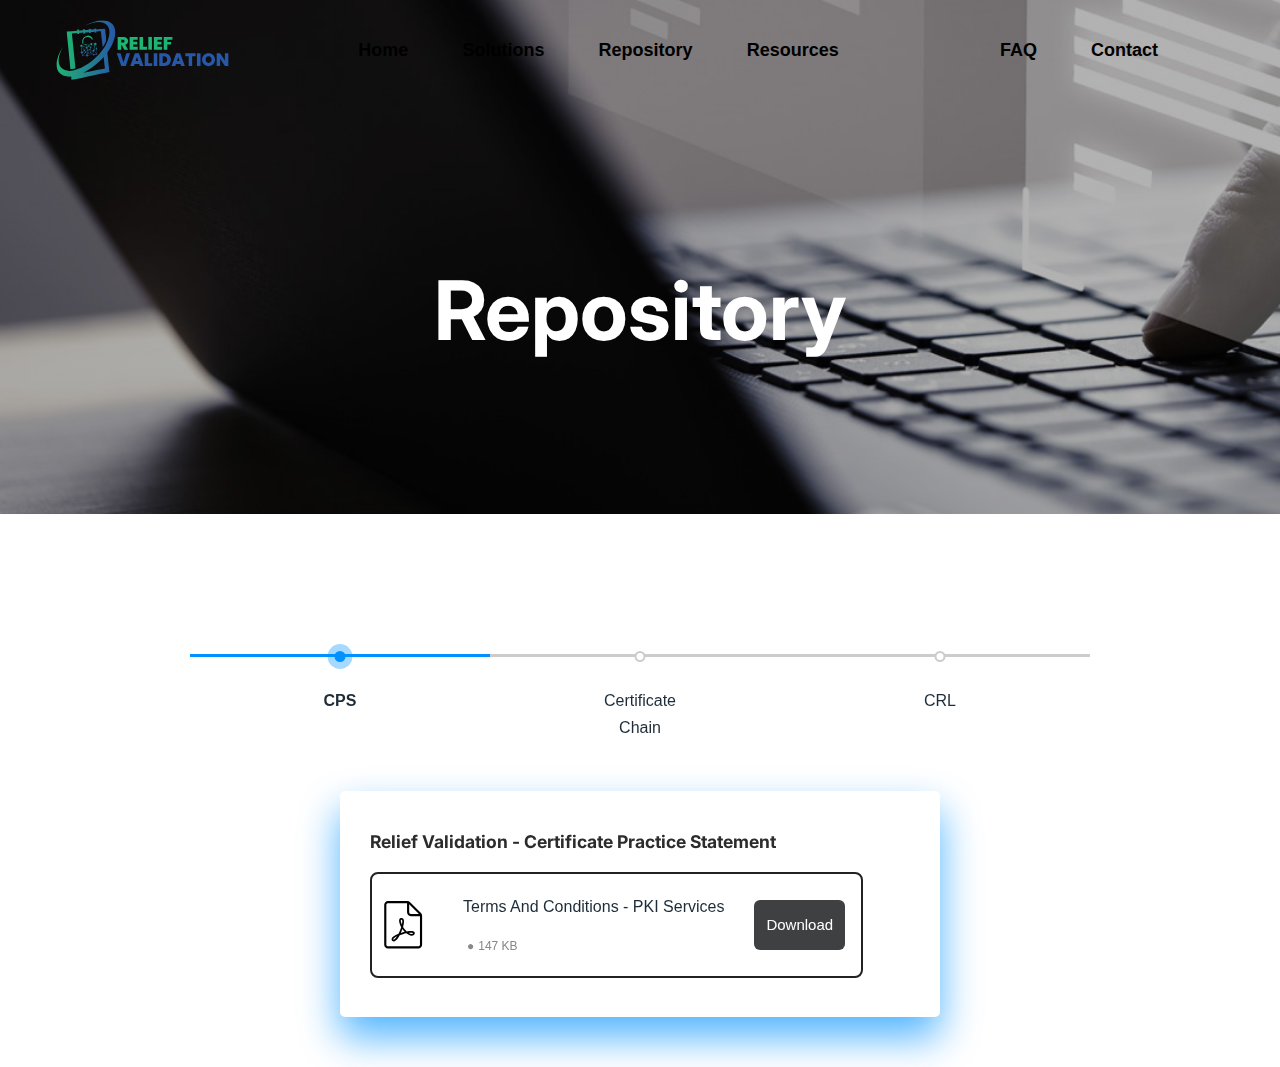
==== repository.html @ 04975ec6 "resource and repository done" ====
<!DOCTYPE html>
<html>
<head>
<meta charset="utf-8">
<title>Relief Validation Limited</title>
<!-- Stylesheets -->
<link href="css/bootstrap.css" rel="stylesheet">
<link href="css/style.css" rel="stylesheet">
<link href="css/responsive.css" rel="stylesheet">
<link rel="stylesheet" href="css/timeline.css">

<link href="https://fonts.googleapis.com/css2?family=Inter:wght@300;400;500;600;700;800&display=swap" rel="stylesheet">
<link href="https://fonts.googleapis.com/css2?family=Roboto:wght@300;400;500;700;900&display=swap" rel="stylesheet">

<!--Color Switcher Mockup-->
<link href="css/color-switcher-design.css" rel="stylesheet">

<!-- Color Themes -->
<link id="theme-color-file" href="css/color-themes/default-color.css" rel="stylesheet">
<link rel="stylesheet" href="css/h1highlight.css">

<link rel="shortcut icon" href="images/fav.png" type="image/x-icon">
<link rel="icon" href="images/fav.png" type="image/x-icon">
<link rel="stylesheet" href="css/repository.css">
<link rel="stylesheet" href="timeline.css">

<!-- Responsive -->
<meta http-equiv="X-UA-Compatible" content="IE=edge">
<meta name="viewport" content="width=device-width, initial-scale=1.0, maximum-scale=1.0, user-scalable=0">

</head>


<body>
    <!-- Start of Preloader -->
    <!-- <div class="preloader"></div> -->
    <!-- END of Preloader -->

    <!-- Start of Header -->

    <header class="main-header">
    	
        <!-- Header Lower -->
        <div class="header-lower">
            
			<div class="auto-container">
				<div class="inner-container d-flex justify-content-between align-items-center">
					
					<!-- Logo Box -->
					<div class="logo-box d-flex">
						<div class="logo"><a href="index.html"><img src="images/rvl_logo-r.svg" alt="" title=""></a></div>
					</div>
					
					<div class="nav-outer d-flex align-items-center">
						
						<!-- Main Menu -->
						<nav class="main-menu show navbar-expand-md">
							<div class="navbar-header">
								<button class="navbar-toggler" type="button" data-toggle="collapse" data-target="#navbarSupportedContent" aria-controls="navbarSupportedContent" aria-expanded="false" aria-label="Toggle navigation">
									<span class="icon-bar"></span>
									<span class="icon-bar"></span>
									<span class="icon-bar"></span>
								</button>
							</div>
							
							<div class="navbar-collapse collapse clearfix" id="navbarSupportedContent">
								<ul class="navigation clearfix">
									<li class="dropdown"><a href="#">Home</a>
										
									</li>

									<li class="js-scroll-trigger"><a href="#about-one">Solutions</a>
										<!-- <ul>
											<li><a href="about.html">About Us</a></li>
											<li><a href="faq.html">Faq's</a></li>
											<li><a href="team.html">Team</a></li>
											<li><a href="price.html">Price</a></li>
											<li><a href="testimonial.html">Testimonial</a></li>
											<li class="dropdown"><a href="#">Case</a>
												<ul>
													<li><a href="case.html">Case</a></li>
													<li><a href="case-detail.html">Case Detail</a></li>
												</ul>
											</li>
											<li class="dropdown"><a href="#">Blog</a>
												<ul>
													<li><a href="blog.html">Our Blog</a></li>
													<li><a href="blog-sidebar.html">Blog Sidebar</a></li>
													<li><a href="blog-detail.html">Blog Detail</a></li>
												</ul>
											</li>
										</ul> -->
									</li>

									<li class="dropdown"><a href="#">Repository</a>
									</li>
									<li class="dropdown"><a href="#">Resources</a>
									</li>
									
									
								</ul>
								<!-- <div class="navbar-collapse collapse clearfix">
									<ul class="navigation clearfix">
										<li><a href="">Contact</a></li>
									</ul>
								</div> -->
								
								
							</div>
							
						</nav>
						<!-- Main Menu End-->
						
					</div>
					
					<!-- Outer Box -->
					<div class="outer-box d-flex align-items-center">
						
						<!-- Phone Box -->
						<div class="header-phone">
							<div class="header-phone_inner">
								<li><a href="faq.html.html">FAQ</a></li>
									<li><a href="contact.html">Contact</a></li>
								<!-- <span class="header-phone_icon flaticon-telephone"></span> -->
								<!-- Phone Number <br> -->
								<!-- <a href="tel:+1245-45678">(1)245-45678 call</a> -->
							</div>
						</div>
						
						<!-- Mobile Navigation Toggler -->
						<div class="mobile-nav-toggler"><span class="icon"><img src="images/icons/menu.png" alt="" /></span></div>
						
					</div>
					<!-- End Outer Box -->
					
					
				</div>
				
			</div>
        </div>
        <!-- End Header Lower -->
        
		<!-- Sticky Header  -->
        <div class="sticky-header">
            <div class="auto-container">
				<div class="d-flex justify-content-between align-items-center">
					<!-- Logo -->
					<div class="logo">
						<a href="index.html" title=""><img src="images/rvl_logo-r.svg" alt="" title=""></a>
					</div>
					
					<!-- Right Col -->
					<div class="right-box">
						<!-- Main Menu -->
						<nav class="main-menu">
							
							<!--Keep This Empty / Menu will come through Javascript-->
						</nav>
						<!-- Main Menu End-->
						
						<!-- Mobile Navigation Toggler -->
						<div class="mobile-nav-toggler"><span class="icon"><img src="images/icons/menu.png" alt="" /></span></div>
						
					</div>
					
				</div>
            </div>
        </div>
		<!-- End Sticky Menu -->
    
		<!-- Mobile Menu  -->
        <div class="mobile-menu">
            <div class="menu-backdrop"></div>
            <div class="close-btn"><span class="icon flaticon-cancel-1"></span></div>
            <nav class="menu-box">
                <div class="nav-logo"><a href="index.html"><img src="images/rvl_logo-r.svg" alt="" title=""></a></div>
				<!-- Search -->
				<div class="search-box">
					<form method="post" action="contact.html">
						<div class="form-group">
							<input type="search" name="search-field" value="" placeholder="SEARCH HERE" required>
							<button type="submit"><span class="icon flaticon-search"></span></button>
						</div>
					</form>
				</div>
                <div class="menu-outer"><!--Here Menu Will Come Automatically Via Javascript / Same Menu as in Header--></div>
            </nav>
        </div>
		<!-- End Mobile Menu -->
	
    </header>

    <section class="page-title" style="background-image:url(images/background/repository.jpg)">
        <div class="auto-container">
			<h1>repository</h1>
			<ul class="bread-crumb clearfix">
				
			</ul>
        </div>
    </section>

     <!--SVG GRADIENTS AND SPRITES PART-->
<svg aria-hidden="true" focusable="false" style="width:0;height:0;position:absolute;">
    <linearGradient id="icon-gradient">
      <stop offset="0%" stop-color="var(--color-accent-light)" />
      <stop offset="100%" stop-color="var(--color-accent-dark)" />
    </linearGradient>
    
  </svg>
  <!--END SVG GRADIENT PART-->
  <header class="header">
    <!-- <h1 class="header__title">How it Works</h1> -->
    <!-- <div class="header__btns">
      <a
         href="https://github.com/nat-davydova/timeline-slider-concept"
         class="header__btn"
         target="_blank"
         title="Check On Github"
         >Check On Github</a>
    </div> -->
  </header>
  <div class="content">
    <div class="container">
      <!-- <h2 class="content__title">Click Timeline Slider Points ⬇️</h2> -->
      <div class="timeline">
        <div class="timeline__stepper">
          <div class="timeline__step is-active">
            <svg class="timeline__icon timeline__icon--default">
              <use href="#icon-brain"/>
            </svg>
            <svg class="timeline__icon timeline__icon--active">
              <use href="#icon-brain"/>
            </svg>
            <p class="timeline__step-title">
              CPS
            </p>
          </div>
          <div class="timeline__step">
            <svg class="timeline__icon timeline__icon--default">
              <use href="#icon-bulb"/>
            </svg>
            <svg class="timeline__icon timeline__icon--active">
              <use href="#icon-bulb"/>
            </svg>
            <p class="timeline__step-title">
              Certificate <br/> Chain
            </p>
          </div>
          <div class="timeline__step">
            <svg class="timeline__icon timeline__icon--default">
              <use href="#icon-rocket"/>
            </svg>
            <svg class="timeline__icon timeline__icon--active">>
              <use href="#icon-rocket"/>
            </svg>
            <p class="timeline__step-title">
              CRL
            </p>
          </div>
          <!-- <div class="timeline__step">
            <svg class="timeline__icon timeline__icon--default">
              <use href="#icon-target"/>
            </svg>
            <svg class="timeline__icon timeline__icon--active">
              <use href="#icon-target"/>
            </svg>
            <p class="timeline__step-title">
              Upload<br/>and Sign
            </p>
          </div> -->
          <!-- <div class="timeline__step">
            <svg class="timeline__icon timeline__icon--default">
              <use href="#icon-seo"/>
            </svg>
            <svg class="timeline__icon timeline__icon--active">
              <use href="#icon-seo"/>
            </svg>
            <p class="timeline__step-title">
              SEO<br/>Target
            </p>
          </div> -->
          <!-- <div class="timeline__step">
            <svg class="timeline__icon timeline__icon--default">
              <use href="#icon-customers"/>
            </svg>
            <svg class="timeline__icon timeline__icon--active">
              <use href="#icon-customers"/>
            </svg>
            <p class="timeline__step-title">
              Happy<br />Customers
            </p>
          </div> -->
        </div>
        <!-- CPS Section -->
        <div class="timeline__slides">
          <div class="timeline__slide">
            <h3 class="timeline__slide-title">Relief Validation - Certificate Practice Statement</h3>
            <div class="timeline__slide-content">
              <!-- <a href=""><button>Download</button></a> -->
              <div class="item">
                <img class="resource-icon" src="images/icons/pdf-icon.svg" alt="">
                <div class="filename">
                  <p>Terms And Conditions - PKI Services</p>
                  <div class="filedata">
                    <span></span>
                    <span>●</span>
                    <span>147 KB</span>
                  </div>
                </div>
                <button>Download</button>
              </div>
              </div>
            </div>
          
  
          <div class="timeline__slide">
            <h3 class="timeline__slide-title">Certificate Chain</h3>
            <div class="timeline__slide-content">
              
              <div class="item">
                <img class="resource-icon" src="images/icons/pdf-icon.svg" alt="">
                <div class="filename">
                  <p>Terms And Conditions - PKI Services</p>
                  <div class="filedata">
                    <span></span>
                    <span>●</span>
                    <span>147 KB</span>
                  </div>
                </div>
                <button>Download</button>
              </div>
            </div>
          </div>
  
          <div class="timeline__slide">
            <h3 class="timeline__slide-title">CRL</h3>
            <div class="timeline__slide-content">
              <a href=""><button>Download</button></a>
            </div>
          </div>
  
          <!-- <div class="timeline__slide">
            <h3 class="timeline__slide-title">Uoload & Sign</h3>
            <div class="timeline__slide-content">
              <p>The e-sign platform is ready to use. Upon selecting your desired package, upload the document you want to sign and avail our service.</p>
            </div>
          </div>
  
          <div class="timeline__slide">
            <h3 class="timeline__slide-title">SEO Target</h3>
            <div class="timeline__slide-content">
              <p>SEO target is an essential component of digital marketing. It is a process of
                optimizing the website and its content to improve its ranking in search engine
                results pages. </p>
            </div>
          </div>
  
          <div class="timeline__slide">
            <h3 class="timeline__slide-title">Happy Customers</h3>
            <div class="timeline__slide-content">
              <p>Happy customers are the backbone of any successful business. They are the ones who
                keep coming back, bringing their friends and family along, and spreading the word
                about your brand.</p>
            </div> -->
          <!-- </div> -->
        </div>
      </div>
    </div>
  </div>
</body>
<script src="js/timeline.js"></script>
</html>
---- css/style.css ----
/* Kashit - Technology & IT Solutions HTML Template */

/* 
	
	font-family: 'Inter', sans-serif;
	font-family: 'Roboto', sans-serif;
	
*/

@import url('global.css');
@import url('header.css');
@import url('footer.css');
@import url('font-awesome.css');
@import url('flaticon_kashIT-flat.css');
@import url('animate.css');
@import url('owl.css');
@import url('jquery-ui.css');
@import url('preloader.css');
@import url('custom-animate.css');
@import url('magnific-popup.css');
@import url('odometer-theme-default.css');

/*** 

====================================================================
	Slider One
====================================================================

***/

.slider-one{
	position: relative;
	padding-top: var(--padding-top-160);
	background-color: var(--color-four);
	padding-bottom: var(--padding-bottom-100);
}

.slider-one_circle-layer{
	position: absolute;
	left: 10%;
	top: 20%;
	width: 20px;
	height: 20px;
	border-radius: 50px;
	border:3px solid var(--main-color)
}

.slider-one_pattern-layer{
	position: absolute;
	left: 0px;
	top: 0px;
	right: 0px;
	bottom: 0px;
	background-position: left bottom;
	background-repeat: no-repeat;
}

.slider-one_title-column{
	position:relative;
}

.slider-one_title-inner{
	position:relative;
	padding-top:var(--padding-top-155);
}

.slider-one .slide{
	position:relative;
	overflow:hidden;
}

.slider-one_heading{
	position: relative;
	color: var(--color-two);
	margin-right:-20px;
	
	opacity: 0;
	transform:translateY(100px);
	transition:all 900ms ease;
	-moz-transition:all 900ms ease;
	-webkit-transition:all 900ms ease;
	-ms-transition:all 900ms ease;
	-o-transition:all 900ms ease;
}

.slider-one .active .slider-one_heading{
	opacity:1;
	transform:translateY(0px);
	-webkit-transition-delay: 600ms;
	-moz-transition-delay: 600ms;
	-ms-transition-delay: 600ms;
	-o-transition-delay: 600ms;
	transition-delay: 600ms;
}

.slider-one_text{
	position: relative;
	font-weight:500;
	opacity: 0;
	line-height: 30px;
	font-size: var(--font-18);
	color: var(--color-three);
	margin-top: var(--margin-top-25);
	transform:translateY(100px);
	padding-right:var(--padding-right-30);
	transition:all 900ms ease;
	-moz-transition:all 900ms ease;
	-webkit-transition:all 900ms ease;
	-ms-transition:all 900ms ease;
	-o-transition:all 900ms ease;
}

.slider-one .active .slider-one_text{
	opacity:1;
	transform:translateY(0px);
	-webkit-transition-delay: 900ms;
	-moz-transition-delay: 900ms;
	-ms-transition-delay: 900ms;
	-o-transition-delay: 900ms;
	transition-delay: 900ms;
}

.slider-one_image-column{
	position:relative;
}

.slider-one_image-inner{
	position:relative;
}

.slider-one_image-inner .image{
	position:relative;
}

.slider-one_image-inner .image img{
	position:relative;
	width:auto;
	max-width:inherit;
}

.slider-one_button-box{
	position: relative;
	opacity: 0;
	transform:translateY(100px);
	transition:all 900ms ease;
	-moz-transition:all 900ms ease;
	-webkit-transition:all 900ms ease;
	-ms-transition:all 900ms ease;
	-o-transition:all 900ms ease;
	margin-top: var(--margin-top-50);
}

.slider-one_button-box .theme-btn{
	margin-right: var(--margin-right-15);
}

.slider-one_button-box .theme-btn:last-child{
	margin-right: var(--margin-zero);
}

.slider-one .active .slider-one_button-box{
	opacity:1;
	transform:translateY(0px);
	-webkit-transition-delay: 1200ms;
	-moz-transition-delay: 1200ms;
	-ms-transition-delay: 1200ms;
	-o-transition-delay: 1200ms;
	transition-delay: 1200ms;
}

.slider-one_image{
	position: relative;
}

@-webkit-keyframes ripple {
    70% {box-shadow: 0 0 0 70px rgba(253, 167, 0, 0);}
    100% {box-shadow: 0 0 0 0 rgba(253, 167, 0, 0);}
}

@keyframes ripple {
    70% {box-shadow: 0 0 0 70px rgba(253, 167, 0, 0);}
    100% {box-shadow: 0 0 0 0 rgba(253, 167, 0, 0);}
}

/* Video One Play */

.slider-one_play{
	position:absolute;
	left:140px;
	top:192px;
}

.slider-one_play span{
	position: relative;
	width: 130px;
	height: 130px;
	z-index:10;
	text-align: center;
	display: block;
	line-height:130px;
	border-radius:50%;
	font-size:var(--font-24);
	color: var(--white-color);
	padding-left:var(--padding-left-5);
	background-color:var(--main-color);
	-webkit-transition:all 500ms ease;
	-moz-transition:all 500ms ease;
	-ms-transition:all 500ms ease;
	-o-transition:all 500ms ease;
	transition:all 500ms ease;
}

.slider-one_play span:hover{
	color:var(--white-color);
	background-color:var(--color-two);
}

.slider-one_play .ripple,
.slider-one_play .ripple:before,
.slider-one_play .ripple:after {
    position: absolute;
    top: 50%;
    left: 50%;
    width:130px;
	height: 130px;
    -webkit-transform: translate(-50%, -50%);
    -moz-transform: translate(-50%, -50%);
    -ms-transform: translate(-50%, -50%);
    -o-transform: translate(-50%, -50%);
    transform: translate(-50%, -50%);
    -webkit-border-radius: 50% 50% 50% 50%;
    -moz-border-radius: 50% 50% 50% 50%;
    -ms-border-radius: 50% 50% 50% 50%;
    -o-border-radius: 50% 50% 50% 50%;
    border-radius: 50% 50% 50% 50%;
    -webkit-box-shadow: 0 0 0 0 rgba(0, 146, 255, .3);
    -moz-box-shadow: 0 0 0 0 rgba(0, 146, 255, .3);
    -ms-box-shadow: 0 0 0 0 rgba(0, 146, 255, .3);
    -o-box-shadow: 0 0 0 0 rgba(0, 146, 255, .3);
    box-shadow: 0 0 0 0 rgba(0, 146, 255, .3);
    -webkit-animation: ripple 3s infinite;
    -moz-animation: ripple 3s infinite;
    -ms-animation: ripple 3s infinite;
    -o-animation: ripple 3s infinite;
    animation: ripple 3s infinite;
}

.slider-one_play .ripple:before {
    -webkit-animation-delay: .9s;
    -moz-animation-delay: .9s;
    -ms-animation-delay: .9s;
    -o-animation-delay: .9s;
    animation-delay: .9s;
    content: "";
    position: absolute;
}

.slider-one_play .ripple:after {
    -webkit-animation-delay: .6s;
    -moz-animation-delay: .6s;
    -ms-animation-delay: .6s;
    -o-animation-delay: .6s;
    animation-delay: .6s;
    content: "";
    position: absolute;
}

.slider-one .owl-dots,
.slider-one .owl-nav{
	display: none;
}

/*** 

====================================================================
	Services One
====================================================================

***/

.services-one{
	position: relative;
	padding: 145px 0px 120px;
	background-color: var(--color-four);
}

.services-one.style-two{
	background-color: var(--white-color);
}

.services-one .owl-nav{
	position: relative;
	text-align: center;
}

.services-one .owl-dots{
	position: relative;
	text-align: center;
	margin-top: var(--margin-top-30);
}

.services-one .owl-dots .owl-dot{
	position: relative;
	width: 10px;
	height: 10px;
	margin: 0px 10px;
	display: inline-block;
	border-radius: 50px;
	padding: 5px;
	-webkit-transition:all 500ms ease;
	-moz-transition:all 500ms ease;
	-ms-transition:all 500ms ease;
	-o-transition:all 500ms ease;
	transition:all 500ms ease;
	background-color: rgba(var(--color-three-rgb), 0.30);
}

.services-one .owl-dots .owl-dot:hover,
.services-one .owl-dots .owl-dot.active{
	background-color: rgba(var(--main-color-rgb), 1);
}

.services-one .owl-dots .owl-dot::before{
	position: absolute;
	content: '';
	left: -5px;
	top: -5px;
	right: -5px;
	bottom: -5px;
	border-radius: 50px;
	-webkit-transition:all 500ms ease;
	-moz-transition:all 500ms ease;
	-ms-transition:all 500ms ease;
	-o-transition:all 500ms ease;
	transition:all 500ms ease;
	border:5px solid rgba(var(--color-three-rgb), 0.10);
}

.services-one .owl-dots .owl-dot.active::before,
.services-one .owl-dots .owl-dot:hover::before{
	border-color:rgba(var(--main-color-rgb), 0.40);
}

.services-one .owl-nav{
	display: none;
}

.service-block_one{
	position: relative;
	margin-bottom: var(--margin-bottom-30);
}

.service-block_one.style-two .service-block_one-inner{
	border:1px solid rgba(var(--black-color-rgb), 0.10);
}

.service-block_one-inner{
	position: relative;
	border-radius: 25px;
	overflow: hidden;
	background-color: var(--white-color);
}

.service-block_one-inner:hover::before{
	-webkit-transform: scale(1, 1);
	-ms-transform: scale(1, 1);
	transform: scale(1, 1);
	-webkit-transform-origin: left center;
	-ms-transform-origin: left center;
	transform-origin: left center;
}

.service-block_one-inner::before{
	position: absolute;
	content: '';
	left: 0px;
	top: 0px;
	right: 0px;
	bottom: 0px;
	background-color: var(--main-color);

	transition: -webkit-transform 0.4s ease;
	transition: transform 0.4s ease;
	transition: transform 0.4s ease,-webkit-transform 0.4s ease;
	-webkit-transform: scale(0, 1);
	-ms-transform: scale(0, 1);
	transform: scale(0, 1);
	-webkit-transform-origin: right center;
	-ms-transform-origin: right center;
	transform-origin: right center;
}

.service-block_one-upper-box{
	position: relative;
	padding: 40px 25px 22px;
}

.service-block_one-title{
	position: relative;
	font-weight: 500;
	margin-top: var(--margin-top-30);
}

.service-block_one-title a{
	position: relative;
	color: var(--color-two);

	transition:all 300ms ease;
	-moz-transition:all 300ms ease;
	-webkit-transition:all 300ms ease;
	-ms-transition:all 300ms ease;
	-o-transition:all 300ms ease;
}

.service-block_one-inner:hover .service-block_one-more,
.service-block_one-inner:hover .service-block_one-text,
.service-block_one-inner:hover .service-block_one-title a{
	color: var(--white-color);
}

.service-block_one-inner:hover .service-block_one-icon{
	color: var(--white-color);
	-webkit-transform: scale(-1) rotate(180deg);
    -moz-transform: scale(-1) rotate(180deg);
    -ms-transform: scale(-1) rotate(180deg);
    -o-transform: scale(-1) rotate(180deg);
    transform: scale(-1) rotate(180deg);
}

.service-block_one-icon{
	position: relative;
	line-height:1em;
	display:inline-block;
	color:var(--main-color);
	font-size:var(--font-64);
	font-family: "Flaticon";
	transition: all 600ms ease;
    -moz-transition: all 600ms ease;
    -webkit-transition: all 600ms ease;
    -ms-transition: all 600ms ease;
    -o-transition: all 600ms ease;
}

.service-block_one-text{
	line-height: 28px;
	color: var(--color-three);
	font-size: var(--font-16);
	margin-top: var(--margin-top-15);
	transition:all 300ms ease;
	-moz-transition:all 300ms ease;
	-webkit-transition:all 300ms ease;
	-ms-transition:all 300ms ease;
	-o-transition:all 300ms ease;
}

.service-block_one-lower-box{
	position: relative;
	padding: 23px 25px;
	border-top:1px solid rgba(var(--black-color-rgb), 0.10);
}

.service-block_one-more{
	position: relative;
	font-weight: 500;
	letter-spacing: 1px;
	display: inline-block;
	color: var(--color-three);
	font-size: var(--font-16);
	transition:all 300ms ease;
	-moz-transition:all 300ms ease;
	-webkit-transition:all 300ms ease;
	-ms-transition:all 300ms ease;
	-o-transition:all 300ms ease;
	padding-right: var(--padding-right-20);
}

.service-block_one-more::before{
	position: absolute;
	content: "\f061";
	right: 0px;
	right: 0px;
	font-size: var(--font-14);
	font-family: 'Font Awesome 5 Pro';
}

/*** 

====================================================================
	About One
====================================================================

***/

.about-one{
	position: relative;
	padding: 115px 0px 82px;
}

.about-one_pattern{
	position: absolute;
	right: -200px;
	top: -100px;
	width: 542px;
	height: 663px;
}

.about-one_pattern-two{
	position: absolute;
	left: 0px;
	top: 0px;
	width: 287px;
	height: 391px;
	background-repeat: no-repeat;
}

.about-one_color-layer{
	position: absolute;
	left: -100px;
	top: 50px;
	width: 320px;
	height: 370px;
	border-radius: 25px;
	background-color: var(--color-six);
}

.about-one_color-layer-two{
	position: absolute;
	left: -100px;
	top: 50px;
	width: 380px;
	height: 380px;
	opacity: 0.05;
	border-radius: 50%;
	background-color: var(--main-color);
}

.about-one_image-column{
	position: relative;
	margin-bottom: var(--margin-bottom-30);
}

.about-one_image-inner{
	position: relative;
}

.about-one_image{
	position: relative;
}

.about-one_image-two{
	position: relative;
	display: inline-block !important;
}

.about-one_image-two img{
	position: relative;
	border-radius: 25px;
	overflow: hidden;
}

.about-one_image-two::before{
	position: absolute;
	content: '';
	left: 30px;
	top: -30px;
	right: -30px;
	bottom: 30px;
	z-index: 1;
	border-radius: 25px;
	border: 3px solid var(--main-color);
}

.about-one_image-three{
	position: relative;
	overflow: hidden;
	border-radius: 25px;
	margin-top: var(--margin-top-35);
}

.about-one_image-three::before{
	position: absolute;
	content: '';
	left: 0px;
	top: 0px;
	right: 0px;
	bottom: 0px;
	background: linear-gradient(145.07deg, rgba(29, 44, 56, 0.45) 20.56%, rgba(0, 146, 255, 0.4) 89.42%);
}

.about-one_image-icon{
	position: absolute;
	left: 130px;
	top: 100px;
	width: 120px;
	height: 120px;
	z-index: 1;
	line-height: 120px;
	border-radius: 150px;
	background-color: var(--main-color);
}

.about-one_content-column{
	position: relative;
	margin-bottom: var(--margin-bottom-30);
}

.about-one_content-inner{
	position: relative;
}

.about-one_title{
	position: relative;
	font-weight: 500;
	letter-spacing: 0.4em;
	font-size: var(--font-14);
	text-transform: uppercase;
	color: var(--main-color);
	padding-left: var(--padding-left-40);
}

.about-one_title::before{
	position: absolute;
	content: "\f1db";
	left: 0px;
	top: 4px;
	color: var(--main-color);
	font-size: var(--font-26);
	font-family: "Flaticon";
	transform: rotate(90deg);
}

.about-one_heading{
	position: relative;
	font-weight: 700;
	line-height: 48px;
	color: var(--color-two);
	font-size: var(--font-32);
	margin-top: var(--margin-top-15);
}

.about-one_text{
	position: relative;
	line-height: 28px;
	color: var(--color-three);
	font-size: var(--font-16);
	margin-top: var(--margin-top-15);
	margin-bottom: var(--margin-bottom-50);
}

/* About One Block */

.about-one_block{
	position: relative;
	margin-bottom: var(--margin-bottom-30);
}

.about-one_block-icon{
	position: relative;
	line-height: 1em;
	font-family: "Flaticon";
	color: var(--main-color);
	font-size: var(--font-60);
	transition:all 500ms ease;
	-moz-transition:all 500ms ease;
	-webkit-transition:all 500ms ease;
	-ms-transition:all 500ms ease;
	-o-transition:all 500ms ease;
}

.about-one_block:hover .about-one_block-icon{
	animation: icon-bounce 0.8s ease-out;
    -webkit-animation: icon-bounce 0.8s ease-out;
}

.about-one_block-heading{
	position: relative;
	font-weight: 700;
	color: var(--color-five);
	margin-top: var(--margin-top-20);
}

.about-one_block-text{
	position: relative;
	line-height: 28px;
	color: var(--color-three);
	font-size: var(--font-16);
	margin-top: var(--margin-top-20);
}

.about-one_counter{
	position: absolute;
	left: 240px;
	top: 50px;
	transform: rotate(-90deg);
}

.about-one_counter-words{
	position: relative;
	font-weight: 500;
	line-height: 1em;
	color: var(--color-two);
	font-size: var(--font-52);
}

.about-one_counter-text{
	position: relative;
	font-weight: 500;
	font-size: var(--font-14);
	color: var(--main-color);
	margin-top: var(--margin-top-5);
}

.about-one.style-two{
	padding-bottom: var(--padding-bottom-5);
}

.about-one.style-two .about-one_image-inner{
	text-align: right;
	padding-right: var(--padding-right-70);
}

.about-one.style-two .about-one_counter{
	left: 50px;
}

.about-one.style-three{
	background-color: var(--color-four);
}

/*** 

====================================================================
	Counter One
====================================================================

***/

.counter-one{
	position: relative;
}

.counter-one .inner-container{
	position: relative;
	border-radius: 25px;
	padding: 50px 15px 5px;
	border: 6px solid var(--main-color);
	background-color: var(--white-color);
}

.counter-one_count-column{
	position: relative;
	margin-bottom: var(--margin-bottom-30);
}

.counter-one_count-inner{
	position: relative;
	text-align: center;
	padding: 0px 30px;
}

.counter-one_text{
	position: relative;
	line-height: 26px;
	font-size: var(--font-16);
	color: var(--color-three);
	margin-bottom: var(--margin-bottom-25);
	padding-bottom: var(--padding-bottom-20);
	border-bottom:1px solid rgba(var(--black-color-rgb), 0.15);
}

.counter-one_counter{
	position: relative;
	line-height: 1em;
	font-weight: 700;
	font-size: var(--font-52);
	color: var(--color-two);
}

.counter-one.style-two{
	padding-bottom: var(--padding-bottom-120);
}

.counter-one.style-two .inner-container{
	border: none;
	overflow: hidden;
	border-radius: 25px;
	background-size: cover;
}

.counter-one.style-two .inner-container::before{
	position: absolute;
	content: '';
	left: 0px;
	top: 0px;
	right: 0px;
	bottom: 0px;
	background: linear-gradient(145.07deg, rgba(29, 44, 56, 0.81) 20.56%, rgba(29, 44, 56, 0.45) 57.5%, rgba(0, 146, 255, 0.36) 89.42%);
}

.counter-one.style-two .counter-one_text{
	color: var(--white-color);
	border-color:rgba(var(--white-color-rgb), 0.30);
}

.counter-one.style-two .counter-one_counter{
	color: var(--white-color);
}

.counter-one.style-three{
	background-color: var(--color-four);
	padding-bottom: var(--padding-bottom-110);
}

.counter-one.style-four{
	padding-bottom: var(--padding-bottom-110);
}

/*** 

====================================================================
	Gallery One
====================================================================

***/

.gallery-one{
	position: relative;
	padding: 118px 0px 100px;
}

.gallery-one .owl-nav{
	display: none;
}

.gallery-one .owl-dots{
	position: relative;
	text-align: center;
	margin-top: var(--margin-top-35);
}

.gallery-one .owl-dots .owl-dot{
	position: relative;
	width: 10px;
	height: 10px;
	margin: 0px 14px;
	display: inline-block;
	border-radius: 50px;
	padding: 5px;
	-webkit-transition:all 500ms ease;
	-moz-transition:all 500ms ease;
	-ms-transition:all 500ms ease;
	-o-transition:all 500ms ease;
	transition:all 500ms ease;
	background-color: rgba(var(--color-three-rgb), 0.30);
}

.gallery-one .owl-dots .owl-dot:hover,
.gallery-one .owl-dots .owl-dot.active{
	background-color: rgba(var(--main-color-rgb), 1);
}

.gallery-one .owl-dots .owl-dot::before{
	position: absolute;
	content: '';
	left: -5px;
	top: -5px;
	right: -5px;
	bottom: -5px;
	border-radius: 50px;
	-webkit-transition:all 500ms ease;
	-moz-transition:all 500ms ease;
	-ms-transition:all 500ms ease;
	-o-transition:all 500ms ease;
	transition:all 500ms ease;
	border:5px solid rgba(var(--color-three-rgb), 0.10);
}

.gallery-one .owl-dots .owl-dot.active::before,
.gallery-one .owl-dots .owl-dot:hover::before{
	border-color:rgba(var(--main-color-rgb), 0.40);
}

.gallery-one .outer-container{
	position: relative;
	padding: 0px 15px;
}

.gallery-one_block{
	position: relative;
	margin-bottom: var(--margin-bottom-30);
}

.gallery-one_block-inner{
	position: relative;
	border-radius: 15px;
	overflow: hidden;
}

.gallery-one_block-image{
	position: relative;
}

.gallery-one_block-image img{
	position: relative;
	width: 100%;
	display: block;
}

.gallery-one_block-overlay{
	position: absolute;
	left: 0px;
	top: 0px;
	right: 0px;
	bottom: 0px;
	background: linear-gradient(145.07deg, rgba(29, 44, 56, 0.63) 20.56%, rgba(0, 146, 255, 0.56) 89.42%);

	transition: -webkit-transform 0.4s ease;
	transition: transform 0.4s ease;
	transition: transform 0.4s ease,-webkit-transform 0.4s ease;
	-webkit-transform: scale(0, 1);
	-ms-transform: scale(0, 1);
	transform: scale(0, 1);
	-webkit-transform-origin: right center;
	-ms-transform-origin: right center;
	transform-origin: right center;
}

.gallery-one_block-inner:hover .gallery-one_block-overlay{
	-webkit-transform: scale(1, 1);
	-ms-transform: scale(1, 1);
	transform: scale(1, 1);
	-webkit-transform-origin: left center;
	-ms-transform-origin: left center;
	transform-origin: left center;
}

.gallery-one_block-overlay-content{
	position: absolute;
	left: 0px;
	bottom: 0px;
	right: 0px;
	padding: 25px 30px;
	border-top:1px solid rgba(var(--white-color-rgb), 0.15);
}

.gallery-one_block-category{
	position: relative;
	z-index: 1;
	font-size: var(--font-16);
	color: var(--white-color);
}

.gallery-one_block-heading{
	position: relative;
	font-weight: 500;
	margin-top: var(--margin-top-5);
}

.gallery-one_block-heading a{
	position: relative;
	color: var(--white-color);
}

.gallery-one_block-heading a:hover{
	color: var(--color-two);
}

/*** 

====================================================================
	Steps One
====================================================================

***/

.steps-one{
	position: relative;
	padding: 65px 0px 50px;
}

.steps-one_content-column{
	position: relative;
	margin-bottom: var(--margin-bottom-30);
}

.steps-one_content-inner{
	position: relative;
}

.steps-one_content-inner .sec-title{
	margin-bottom: var(--margin-bottom-35);
}

.steps-one_content-inner .sec-title_heading{
	font-size: var(--font-32);
	margin-top: var(--margin-top-10);
}

.steps-one_content-inner .sec-title_text{
	margin-top: var(--margin-top-15);
}

.step-one_block{
	position: relative;
	margin-bottom: var(--margin-bottom-30);
}

.step-one_block-inner{
	position: relative;
	padding-left: var(--padding-left-100);
}

.step-one_block-icon{
	position: absolute;
	left: 0px;
	top: 8px;
	width: 70px;
	height: 70px;
	line-height: 66px;
	text-align: center;
	border-radius: 50px;
	color: var(--main-color);
	font-size: var(--font-36);
	border: 2px solid var(--main-color);
	font-family: "Flaticon";
	transition: all 500ms ease;
    -moz-transition: all 500ms ease;
    -webkit-transition: all 500ms ease;
    -ms-transition: all 500ms ease;
    -o-transition: all 500ms ease;
}

.step-one_block-inner:hover .step-one_block-icon{
	color: var(--white-color);
	background-color: var(--main-color);
	-webkit-transform: scale(-1) rotate(180deg);
    -moz-transform: scale(-1) rotate(180deg);
    -ms-transform: scale(-1) rotate(180deg);
    -o-transform: scale(-1) rotate(180deg);
    transform: scale(-1) rotate(180deg);
}

.step-one_block-title{
	position: relative;
	font-weight: 500;
	color: var(--color-two);
}

.step-one_block-text{
	position: relative;
    line-height: 28px;
    color: var(--color-three);
    font-size: var(--font-16);
    margin-top: var(--margin-top-5);
}

.steps-one_image-column{
	position: relative;
	margin-bottom: var(--margin-bottom-30);
}

.steps-one_image-inner{
	position: relative;
	padding-left: var(--padding-left-30);
}

.steps-one_image{
	position: relative;
	text-align: right;
	border-radius: 35px;
	padding-top: var(--padding-top-30);
	border: 5px solid var(--main-color);
	padding-right: var(--padding-right-30);
}

.steps-one_icon{
	position: absolute;
	left:20px;
	top: 20px;
	width: 76px;
	height: 76px;
	line-height: 76px;
	text-align: center;
	border-radius: 50px;
	font-size: var(--font-40);
	color: var(--white-color);
	font-family: "Flaticon";
	background-color: var(--main-color);
}

.steps-one_pattern-layer{
	position: absolute;
	left: -30px;
	top: -100px;
	right: 0px;
	bottom: 0px;
	width: 721px;
	height: 481px;
}

/*** 

====================================================================
	Team One
====================================================================

***/

.team-one{
	position: relative;
	padding: 0px 0px 70px;
}

.team-one .sec-title{
	margin-bottom: var(--margin-bottom-40);
}

.team-one.style-two{
	padding-top: var(--padding-top-110);
}

.team-one.style-three{
	padding-top: var(--padding-top-110);
	padding-bottom: var(--padding-zero);
}

.team-block_one{
	position: relative;
	margin-bottom: var(--margin-bottom-30);
}

.team-block_one-inner{
	position: relative;
}

.team-block_one-image{
	position: relative;
	overflow: hidden;
	border-radius: 25px;
}

.team-block_one-image img{
	position: relative;
	width: 100%;
	display: block;
}

.team-block_one-content{
	position: relative;
	padding-top: var(--padding-top-20);
}

.team-block_one-title{
	position: relative;
	font-weight: 500;
}

.team-block_one-title a{
	position: relative;
	color:var(--color-two)
}

.team-block_one-title a:hover{
	color: var(--main-color);
}

.team-block_one-designation{
	position: relative;
	font-size: var(--font-14);
	color: var(--black-color);
	margin-top: var(--margin-top-5);
}

.team-block_one-inner:hover .team-block_one-social{
	bottom: 0px;
}

.team-block_one-social{
	position: absolute;
	left: 0px;
	bottom: -80px;
	right: 0px;
	text-align: center;
	padding: 15px 10px 12px;
	background-color: var(--main-color);
	transition:all 500ms ease;
	-moz-transition:all 500ms ease;
	-webkit-transition:all 500ms ease;
	-ms-transition:all 500ms ease;
	-o-transition:all 500ms ease;
}

.team-block_one-social li{
	position: relative;
	margin: 0px 8px;
	display: inline-block;
}

.team-block_one-social li a{
	position: relative;
	font-weight: normal;
	font-size: var(--font-16);
	color: var(--white-color);
	font-family: 'Font Awesome 5 Brands';
}

/*** 

====================================================================
	Faq One
====================================================================

***/

.faq-one{
	position: relative;
	padding: 222px 0px 200px;
}

.faq-one .sec-title_text{
	margin-top: var(--margin-top-15);
}

.faq-one.style-two{
	padding-top: var(--padding-zero);
	padding-bottom: var(--padding-bottom-60);
}

.faq-one.style-two .faq-one_content-inner{
	padding-left: var(--padding-zero);
}

.faq-one.style-two .faq-one_image{
	margin-left: var(--margin-zero);
}

.faq-one.style-two .faq-one_image-inner{
	text-align: right;
}

.faq-one.style-three{
	position: relative;
	padding-top: var(--padding-top-100);
	padding-bottom: var(--padding-zero);
}

.faq-one.style-three  .faq-one_content-inner{
	padding-left: var(--padding-zero);
}

.faq-one.style-three .faq-one_image{
	margin-left: var(--margin-zero);
}

.faq-one.style-three .faq-one_image-inner{
	text-align: right;
}

.faq-one_image-two{
	position: relative !important;
	border-radius: 25px;
	margin-top: var(--margin-top-40);
	display: inline-block !important;
}

.faq-one_image-two img{
	position: relative;
	border-radius: 25px;
	overflow: hidden;
}

.faq-one_image-two::after{
	position: absolute;
	content: '';
	left: 30px !important;
	top: -30px !important;
	right: -30px !important;
	bottom: 30px !important;
	border-radius: 25px;
	border:4px solid var(--main-color)
}

.faq-one_image-two::before{
	position: absolute;
	content: '';
	left: 0px;
	top: 0px;
	right: 0px;
	bottom: 0px;
	z-index: 1;
	background: linear-gradient(145.07deg, rgba(29, 44, 56, 0.45) 20.56%, rgba(0, 146, 255, 0.4) 89.42%);
	border-radius: 30px;
}

.faq-one .sec-title_heading{
	line-height: 42px;
	margin-top:22px;
	font-size: var(--font-32);
}

.faq-one_pattern-layer{
	position: absolute;
	left: 0px;
	top: 0px;
	right: 0px;
	bottom: 0px;
	background-position: center center;
	background-repeat: repeat-x;
}

.faq-one_image-column{
	position: relative;
	margin-bottom: var(--margin-bottom-30);
}

.faq-one_image-inner{
	position: relative;
}

.faq-one_image{
	position: relative;
	margin-left: -180px;
	margin-top: var(--margin-top-35);
}

.faq-one_content-column{
	position: relative;
	margin-bottom: var(--margin-bottom-30);
}

.faq-one_content-inner{
	position: relative;
	/* padding-left: var(--padding-left-20); */
}

/*** 

====================================================================
	Accordion Style
====================================================================

***/

.accordion-box{
	position:relative;
	z-index:1;
}

.accordion-box .block{
	position: relative;
	margin-bottom:var(--margin-bottom-40);
}

.accordion-box .block:last-child{
	margin-bottom:var(--margin-zero);
}

.accordion-box .block .acc-btn.active{
	color: var(--main-color);
}

.accordion-box .block .acc-btn{
	position:relative;
	cursor:pointer;
	font-weight:500;
	color: var(--color-two);
	font-size:var(--font-18);
	transition:all 500ms ease;
	-ms-transition:all 500ms ease;
	-o-transition:all 500ms ease;
	-moz-transition:all 500ms ease;
	-webkit-transition:all 500ms ease;
}

.accordion-box .block .icon-outer{
	position:absolute;
	right:0px;
	top:0px;
	font-size:var(--font-16);
	color:var(--black-color);
	transition:all 500ms ease;
	-moz-transition:all 500ms ease;
	-webkit-transition:all 500ms ease;
	-ms-transition:all 500ms ease;
	-o-transition:all 500ms ease;
	font-family: 'Font Awesome 5 Pro';
}

.accordion-box .block .icon-outer .icon{
    position: relative;
    right:0px;
    color:var(--color-two);
	display: inline-block;
	transition:all 500ms ease;
	-moz-transition:all 500ms ease;
	-webkit-transition:all 500ms ease;
	-ms-transition:all 500ms ease;
	-o-transition:all 500ms ease;
}

.accordion-box .block .acc-btn.active .icon-outer .icon{
	transform:rotate(180deg);
	color: var(--main-color);
}

.accordion-box .block .acc-content{
	position:relative;
	display:none;
}

.accordion-box .block .acc-content .content-text{
	
}

.accordion-box .block .acc-content.current{
	display:block;	
}

.accordion-box .block .content{
	position:relative;
	padding:15px 0px 0px 0px;
}

.accordion-box .block .content .text{
	line-height:28px;
	font-size:var(--font-16);
    color:var(--color-three);
}

/*** 

====================================================================
	Sponsors Section
====================================================================

***/

.sponsors-one{
	position:relative;
	padding: 155px 0px 105px;
}

.sponsors-one.style-two{
	padding: 52px 0px 52px;
	background-color: var(--color-four);
}

.sponsors-one .image-box{
	position:relative;
	margin-bottom: var(--margin-zero);
}

.sponsors-one .image-box img{
	position:relative;
	width: auto;
	opacity: 0.60;
	transition:all 500ms ease;
	-moz-transition:all 500ms ease;
	-webkit-transition:all 500ms ease;
	-ms-transition:all 500ms ease;
	-o-transition:all 500ms ease;
	filter: grayscale(100%);
}

.sponsors-one .image-box:hover img{
	opacity: 1;
	filter: grayscale(0%);
}

.sponsors-one .owl-dots,
.sponsors-one .owl-nav{
	display:none;
}

.sponsors-one.style-three{
	padding-bottom: var(--padding-zero);
}

.sponsors-one.style-three .sponsors-outer{
	padding-bottom: var(--padding-bottom-40);
	border-bottom:1px solid rgba(var(--black-color-rgb), 0.10);
}

/*** 

====================================================================
	News One
====================================================================

***/

.news-one{
	position:relative;
	padding:0px 0px 90px;
}

.news-one .sec-title_heading{
	margin-top: 18px;
}

.news-one.style-two{
	padding-top: var(--padding-top-110);
}

.news-one_block{
	position: relative;
	margin-bottom: var(--margin-bottom-30);
}

.news-one_block-inner{
	position: relative;
	border-radius: 30px 30px 30px 30px;
	border: 1px solid rgba(var(--color-two-rgb), 0.10);
}

.news-one_block-image{
	position: relative;
	overflow: hidden;
	border-radius: 30px 30px 30px 30px;
	background-color: var(--main-color);
}

.news-one_block-image img{
	position: relative;
	width: 100%;
	display: block;
	-webkit-transition:all 500ms ease;
	-moz-transition:all 500ms ease;
	-ms-transition:all 500ms ease;
	-o-transition:all 500ms ease;
	transition:all 500ms ease;
}

.news-one_block-inner:hover .news-one_block-image img{
	opacity: 0.7;
	transform: scale(1.05,1.05);
}

.news-one_block-content{
	position: relative;
}

.news-one_block-upper-box{
	position: relative;
	padding: 29px 30px 20px;
	border-bottom: 1px solid rgba(var(--color-two-rgb), 0.10);
}

.news-one_block-category{
	position: relative;
	padding: 3px 13px;
	border-radius: 50px;
	display: inline-block;
	font-size: var(--font-14);
	color: var(--white-color);
	background-color: var(--main-color);
}

.news-one_block-title{
	position: relative;
	font-weight: 500;
	margin-top: var(--margin-top-20);
}

.news-one_block-title a{
	position: relative;
	color: var(--color-two);
}

.news-one_block-title a:hover{
	color: var(--main-color);
}

.news-one_block-text{
	position: relative;
	line-height: 28px;
	font-size: var(--font-16);
	color: var(--color-three);
	margin-top: var(--margin-top-15);
}

.news-one_block-lower-box{
	position: relative;
	padding: 30px 25px;
}

.news-one_block-author{
	position: relative;
	font-size: var(--font-14);
	color: var(--color-three);
	padding-top: var(--padding-top-10);
	padding-left: var(--padding-left-55);
}

.news-one_block-author_image{
	position: absolute;
	left: 0px;
	top: 0px;
	width: 40px;
	height: 40px;
	overflow: hidden;
	min-height: 40px;
	border-radius: 50%;
}

.news-one_block-author i{
	position: relative;
	font-style: normal;
	color: var(--main-color);
}

.news-one_block-date{
	position: relative;
	font-weight: 700;
	line-height: 1em;
	color: var(--color-two);
	font-size: var(--font-32);
}

.news-one_block-date span{
	position: relative;
	font-weight: 400;
	font-size: var(--font-16);
	color: var(--color-seven);
}

/*** 

====================================================================
	CTA One
====================================================================

***/

.cta-one{
	position: relative;
	padding: 56px 0px 56px;
	background-color: var(--main-color);
}

.cta-one_text{
	position: relative;
	line-height: 34px;
	font-size: var(--font-24);
	padding-left: var(--padding-left-70);
	color: rgba(var(--white-color-rgb), 0.70);
}

.cta-one_text::before{
	position: absolute;
	content: '';
	left: 0px;
	top: 7px;
	width: 50px;
	height: 50px;
	background: url(../images/icons/location.svg) no-repeat;
}

.cta-one .cta-logo{
	position: relative;
	z-index: 1;
}

.cta-one.style-two{
	background-color:var(--color-two);
	border-bottom:1px solid rgba(var(--white-color-rgb), 0.10);
}

.cta-one.style-two .cta-one_text::before{
	color: var(--main-color);
}

.cta-one.style-two .cta-logo::before{
	position: absolute;
	content: '';
	left: -40px;
    top: -27px;
	width: 292px;
	height: 120px;
	background:url(../images/background/logo-pattern.png) no-repeat;
}

/*** 

====================================================================
	Slider Two
====================================================================

***/

.slider-two{
	position: relative;
}

.slider-two_circle-one{
	position: absolute;
	left: 15%;
	top: 10%;
	width: 30px;
	height: 30px;
	z-index: 2;
	border-radius: 50px;
	border: 5px solid var(--main-color);
}

.slider-two_circle-two{
	position: absolute;
	left: 12%;
	bottom: 12%;
	width: 131px;
	height: 131px;
	z-index: 2;
	border-radius: 150px;
	border: 10px solid rgba(var(--white-color-rgb), 0.10);
}

.slider-two_circle-three{
	position: absolute;
	left: 70%;
	top: 73%;
	width: 30px;
	height: 30px;
	z-index: 2;
	border-radius: 50px;
	border: 5px solid var(--color-nine);
}

.slider-two_image-layer{
	position: absolute;
	left: 0px;
	top: 0px;
	right: 0px;
	bottom: 0px;
	background-size: cover;
	background-position: center center;
	
	-webkit-transform:scale(1);
	-ms-transform:scale(1);
	transform:scale(1);
	-webkit-transition: all 6000ms linear;
	-moz-transition: all 6000ms linear;
	-ms-transition: all 6000ms linear;
	-o-transition: all 6000ms linear;
	transition: all 6000ms linear;
}

.slider-two_image-layer::before{
	position: absolute;
	content: '';
	left: 0px;
	top: 0px;
	right: 0px;
	bottom: 0px;
	opacity: 0.70;
	background-color: var(--color-two);
}

.slider-two .active .slider-two_image-layer{
	-webkit-transform:scale(1.15);
	-ms-transform:scale(1.15);
	transform:scale(1.15);
}

.slider-two_circle-layer{
	position: absolute;
	left: 10%;
	top: 20%;
	width: 20px;
	height: 20px;
	border-radius: 50px;
	border:3px solid var(--main-color)
}

.slider-two_title-column{
	position:relative;
}

.slider-two_title-inner{
	position:relative;
	text-align: center;
}

.slider-two .slide{
	position:relative;
	padding: 190px 0px;
}

.slider-two_heading{
	position: relative;
	color: var(--white-color);
	
	opacity: 0;
	font-weight: 800;
	line-height: 90px;
	transform:translateY(100px);
	transition:all 900ms ease;
	-moz-transition:all 900ms ease;
	-webkit-transition:all 900ms ease;
	-ms-transition:all 900ms ease;
	-o-transition:all 900ms ease;
	font-size: var(--font-80);
	margin-top: var(--margin-top-40);
}

.slider-two_heading span{
	color: var(--main-color);
}

.slider-two .active .slider-two_heading{
	opacity:1;
	transform:translateY(0px);
	-webkit-transition-delay: 600ms;
	-moz-transition-delay: 600ms;
	-ms-transition-delay: 600ms;
	-o-transition-delay: 600ms;
	transition-delay: 600ms;
}

.slider-two_text{
	position: relative;
	font-weight:500;
	opacity: 0;
	line-height: 30px;
	font-size:var(--font-18);
	color:rgba(var(--white-color-rgb), 0.70);
	margin-top: var(--margin-top-25);
	transform:translateY(100px);
	transition:all 900ms ease;
	-moz-transition:all 900ms ease;
	-webkit-transition:all 900ms ease;
	-ms-transition:all 900ms ease;
	-o-transition:all 900ms ease;
}

.slider-two .active .slider-two_text{
	opacity:1;
	transform:translateY(0px);
	-webkit-transition-delay: 900ms;
	-moz-transition-delay: 900ms;
	-ms-transition-delay: 900ms;
	-o-transition-delay: 900ms;
	transition-delay: 900ms;
}

.slider-two_button-box{
	position: relative;
	opacity: 0;
	transform:translateY(100px);
	transition:all 900ms ease;
	-moz-transition:all 900ms ease;
	-webkit-transition:all 900ms ease;
	-ms-transition:all 900ms ease;
	-o-transition:all 900ms ease;
	margin-top: var(--margin-top-40);
}

.slider-two_button-box .theme-btn{
	margin-right: var(--margin-right-15);
}

.slider-two .active .slider-two_button-box{
	opacity:1;
	transform:translateY(0px);
	-webkit-transition-delay: 1200ms;
	-moz-transition-delay: 1200ms;
	-ms-transition-delay: 1200ms;
	-o-transition-delay: 1200ms;
	transition-delay: 1200ms;
}

/* Video One Play */

.slider-two_play{
	position:relative;
}

.slider-two_play span{
	position: relative;
	width: 100px;
	height: 100px;
	z-index:10;
	margin: 0 auto;
	text-align: center;
	display: block;
	line-height:100px;
	border-radius:50%;
	font-size:var(--font-24);
	color: var(--white-color);
	padding-left:var(--padding-left-5);
	background-color:var(--main-color);
	-webkit-transition:all 500ms ease;
	-moz-transition:all 500ms ease;
	-ms-transition:all 500ms ease;
	-o-transition:all 500ms ease;
	transition:all 500ms ease;
}

.slider-two_play span:hover{
	color:var(--white-color);
	background-color:var(--color-two);
}

.slider-two_play .ripple,
.slider-two_play .ripple:before,
.slider-two_play .ripple:after {
    position: absolute;
    top: 50%;
    left: 50%;
    width:100px;
	height: 100px;
    -webkit-transform: translate(-50%, -50%);
    -moz-transform: translate(-50%, -50%);
    -ms-transform: translate(-50%, -50%);
    -o-transform: translate(-50%, -50%);
    transform: translate(-50%, -50%);
    -webkit-border-radius: 50% 50% 50% 50%;
    -moz-border-radius: 50% 50% 50% 50%;
    -ms-border-radius: 50% 50% 50% 50%;
    -o-border-radius: 50% 50% 50% 50%;
    border-radius: 50% 50% 50% 50%;
    -webkit-box-shadow: 0 0 0 0 rgba(0, 146, 255, .3);
    -moz-box-shadow: 0 0 0 0 rgba(0, 146, 255, .3);
    -ms-box-shadow: 0 0 0 0 rgba(0, 146, 255, .3);
    -o-box-shadow: 0 0 0 0 rgba(0, 146, 255, .3);
    box-shadow: 0 0 0 0 rgba(0, 146, 255, .3);
    -webkit-animation: ripple 3s infinite;
    -moz-animation: ripple 3s infinite;
    -ms-animation: ripple 3s infinite;
    -o-animation: ripple 3s infinite;
    animation: ripple 3s infinite;
}

.slider-two_play .ripple:before {
    -webkit-animation-delay: .9s;
    -moz-animation-delay: .9s;
    -ms-animation-delay: .9s;
    -o-animation-delay: .9s;
    animation-delay: .9s;
    content: "";
    position: absolute;
}

.slider-two_play .ripple:after {
    -webkit-animation-delay: .6s;
    -moz-animation-delay: .6s;
    -ms-animation-delay: .6s;
    -o-animation-delay: .6s;
    animation-delay: .6s;
    content: "";
    position: absolute;
}

.slider-two .owl-dots{
	display:none;
}

.slider-two .owl-nav{
	position:absolute;
	left:0px;
	top:50%;
	opacity:0;
	right:0px;
	width:100%;
	z-index:10;
	margin-top: -35px;
	-webkit-transition: all 500ms ease;
    -ms-transition: all 500ms ease;
    -o-transition: all 500ms ease;
    -moz-transition: all 500ms ease;
    transition: all 500ms ease;
}

.slider-two:hover .owl-nav{
	opacity:1;
}

.slider-two .owl-nav .owl-prev{
	position:absolute;
	left:30px;
	width:70px;
	height:100px;
	border-radius:50px;
	line-height:98px;
	text-align:center;
	display:inline-block;
	font-size:var(--font-20);
	color:var(--main-color);
	transition:all 250ms ease;
	-moz-transition:all 250ms ease;
	-webkit-transition:all 250ms ease;
	-ms-transition:all 250ms ease;
	-o-transition:all 250ms ease;
	font-family: 'Font Awesome 5 Pro';
	border:1px solid var(--main-color);
}

.slider-two .owl-nav .owl-next{
	position:absolute;
	right:30px;
	width:70px;
	height:100px;
	border-radius:50px;
	line-height:98px;
	display:inline-block;
	text-align:center;
	font-size:var(--font-20);
	color:var(--main-color);
	transition:all 250ms ease;
	-moz-transition:all 250ms ease;
	-webkit-transition:all 250ms ease;
	-ms-transition:all 250ms ease;
	-o-transition:all 250ms ease;
	font-family: 'Font Awesome 5 Pro';
	border:1px solid var(--main-color);
}

.slider-two .owl-nav .owl-prev:hover,
.slider-two .owl-nav .owl-next:hover{
	color: var(--white-color);
	border-color: var(--main-color);
	background-color: var(--main-color);
}

/*** 

====================================================================
	About Two
====================================================================

***/

.about-two{
	position: relative;
	overflow: hidden;
	padding: 140px 0px 70px;
	background-color: var(--color-two);
}

.about-two_pattern{
	position: absolute;
	right: -200px;
	top: -100px;
	width: 542px;
	height: 663px;
	opacity: 0.10;
}

.about-two_pattern-two{
	position: absolute;
	left: 0px;
	top: 0px;
	width: 287px;
	height: 391px;
	opacity: 0.20;
	background-repeat: no-repeat;
}

.about-two_color-layer{
	position: absolute;
	left: -100px;
	top: 50px;
	width: 320px;
	height: 370px;
	opacity: 0.05;
	border-radius: 25px;
	background-color: var(--color-six);
}

.about-two_image-column{
	position: relative;
	margin-bottom: var(--margin-bottom-30);
}

.about-two_image-inner{
	position: relative;
	text-align: right;
}

.about-two_image{
	position: relative;
	display: inline-block !important;
}

.about-two_image img{
	position: relative;
	overflow: hidden;
	border-radius: 30px;
}

.about-two_image::before{
	position: absolute;
	content: '';
	left: 30px;
	top: -30px;
	bottom: 30px;
	right: -30px;
	z-index: 10;
	overflow: hidden;
	border-radius: 25px;
	border: 3px solid var(--main-color);
}

.about-two_image-two{
	position: absolute;
	left: 100px;
	bottom: 0px;
	overflow: hidden;
	display: inline-block;
	border-radius: 35px;
}

.about-two_content-column{
	position: relative;
	margin-bottom: var(--margin-bottom-30);
}

.about-two_content-inner{
	position: relative;
	padding-left: var(--padding-left-80);
}

.about-two_title{
	position: relative;
	font-weight: 500;
	letter-spacing: 0.4em;
	font-size: var(--font-14);
	text-transform: uppercase;
	color: var(--white-color);
	padding-left: var(--padding-left-40);
}

.about-two_title::before{
	position: absolute;
	content: '';
	left: 0px;
	top: 2px;
	width: 30px;
	height: 16px;
	
	background-repeat: no-repeat;
}

.about-two_heading{
	position: relative;
	font-weight: 700;
	line-height: 44px;
	color: var(--white-color);
	font-size: var(--font-32);
	margin-top: var(--margin-top-15);
}

.about-two_text{
	position: relative;
	line-height: 28px;
	opacity: 0.70;
	color: var(--white-color);
	font-size: var(--font-16);
	margin-top: var(--margin-top-15);
	margin-bottom: var(--margin-bottom-30);
}

.about-two_counter{
	position: absolute;
	left: 100px;
	top: 50px;
	transform: rotate(-90deg);
}

.about-two_counter-words{
	position: relative;
	font-weight: 500;
	line-height: 1em;
	color: var(--white-color);
	font-size: var(--font-52);
}

.about-two_counter-text{
	position: relative;
	font-weight: 500;
	font-size: var(--font-14);
	color: var(--main-color);
	margin-top: var(--margin-top-5);
}

.about-block_one{
	position: relative;
	margin-bottom: var(--margin-bottom-25);
}

.about-block_one-inner{
	position: relative;
	line-height: 1.8em;
	font-size: var(--font-16);
	padding-left: var(--padding-left-65);
	color:rgba(var(--white-color-rgb), 0.70);
}

.about-block_one-inner::before{
	position: absolute;
	content: '';
	left: 0px;
	top: 0px;
	width: 30px;
	height: 30px;
	border-radius: 50px;
	border:3px solid rgba(var(--white-color-rgb), 0.10);
}

.about-block_one strong{
	position: relative;
	display: block;
	font-weight: 500;
	line-height: 1em;
	font-size: var(--font-24);
	color: var(--white-color);
	font-family: var(--font-family-Inter);
	margin-bottom: var(--margin-bottom-15);
}

.about-one_button-box{
	position: relative;
	margin-top: var(--margin-top-20);
}

.about-one_button-box .btn-style-one:before{
	background-color: var(--white-color);
}

.about-one_button-box .btn-style-one:hover .btn-wrap .text-two{
	color: var(--black-color);
}

/*** 

====================================================================
	Price One
====================================================================

***/

.price-one{
	position: relative;
	padding: 110px 0px 110px;
}

.price-one_color-layer{
	position: absolute;
	left: 0px;
	right: 0px;
	bottom: -110px;
	height: 346px;
	background-color: var(--color-four);
}

.price-one_color-layer.style-two{
	background: var(--color-two);
}

.price-one_color-layer.style-two::before{
	position: absolute;
	content: '';
	left: 0px;
	top: 0px;
	right: 0px;
	bottom: 0px;
	background: url(../images/background/pattern-7.png) center center no-repeat;
}

.price-one .owl-carousel .owl-stage-outer{
	position:static;
	padding:20px 0px;
}

.price-one .owl-theme .price-block_one{
	margin:0px 15px;
}

.price-one .owl-carousel{
	margin:0px -15px;
	width:auto;
}

.price-block_one{
	position: relative;
	margin-bottom: var(--margin-bottom-30);
}

.price-block_one-inner{
	position: relative;
	border-radius: 25px;
	background-color: var(--white-color);
	border:1px solid rgba(var(--black-color-rgb), 0.10);
}

.price-block_one-upper-box{
	position: relative;
	padding: 45px 30px 35px;
}

.price-block_one-title{
	position: relative;
	font-size: var(--font-18);
	color: var(--color-three);
}

.price-block_one-price{
	position: relative;
	font-weight: 700;
	line-height: 1em;
	color: var(--color-two);
	font-size: var(--font-28);
	margin-top: var(--margin-top-15);
	font-family: var(--font-family-Inter);
	margin-bottom: var(--margin-bottom-25);
}

.price-block_one-price sub{
	position: relative;
	line-height: 1em;
	top: -2px;
	margin-right: 2px;
	font-size: var(--font-16);
}

.price-block_one-price sup{
	position: relative;
	line-height: 1em;
	margin-right: 2px;
	font-size: var(--font-16);
	color: var(--main-color);
}

.price-block_one-list{
	position: relative;
}

.price-block_one-list li{
	position: relative;
	color: var(--color-three);
	font-size: var(--font-16);
	padding-left: var(--padding-left-25);
	margin-bottom: var(--margin-bottom-15);
}

.price-block_one-list li::before{
	position: absolute;
	content: '\f00c';
	left: 0px;
	top: 0px;
	opacity: 0.15;
	color: var(--black-color);
	font-family: 'Font Awesome 5 Pro';
}

.price-block_one-list li.cross::before{
	opacity: 1;
	content: '\f00d';
	color: var(--color-ten);
}

.price-block_one-list li:last-child{
	margin-bottom: var(--margin-zero);
}

.price-block_one-lower-box{
	position: relative;
	padding: 22px 25px;
	border-top:1px solid rgba(var(--black-color-rgb), 0.10);
}

.price-block_one-more{
	position: relative;
	font-weight: 500;
	display: inline-block;
	color: var(--color-three);
	font-size: var(--font-16);
	transition:all 300ms ease;
	-moz-transition:all 300ms ease;
	-webkit-transition:all 300ms ease;
	-ms-transition:all 300ms ease;
	-o-transition:all 300ms ease;
	padding-right: var(--padding-right-20);
}

.price-block_one-more::before{
	position: absolute;
	content: "\f061";
	right: 0px;
	right: 0px;
	font-size: var(--font-14);
	font-family: 'Font Awesome 5 Pro';
}

.price-block_one-more:hover{
	color: var(--color-ten);
}

.price-block_one-tag{
	position: absolute;
	right: -50px;
	top: 65px;
	padding: 4px 25px;
	border-radius: 50px;
	color: var(--white-color);
	transform: rotate(-90deg);
	background-color: var(--color-ten);
}

.price-block_one-tag.popular{
	color: var(--color-two);
	background-color: var(--color-eleven);
}

.price-one .owl-nav{
	display: none;
}

.price-one .owl-dots{
	position: relative;
	text-align: center;
	margin-top: var(--margin-top-15);
}

.price-one .owl-dots .owl-dot{
	position: relative;
	width: 10px;
	height: 10px;
	margin: 0px 10px;
	display: inline-block;
	border-radius: 50px;
	padding: 5px;
	-webkit-transition:all 500ms ease;
	-moz-transition:all 500ms ease;
	-ms-transition:all 500ms ease;
	-o-transition:all 500ms ease;
	transition:all 500ms ease;
	background-color: rgba(var(--color-three-rgb), 0.30);
}

.price-one .owl-dots .owl-dot:hover,
.price-one .owl-dots .owl-dot.active{
	background-color: rgba(var(--main-color-rgb), 1);
}

.price-one .owl-dots .owl-dot::before{
	position: absolute;
	content: '';
	left: -5px;
	top: -5px;
	right: -5px;
	bottom: -5px;
	border-radius: 50px;
	-webkit-transition:all 500ms ease;
	-moz-transition:all 500ms ease;
	-ms-transition:all 500ms ease;
	-o-transition:all 500ms ease;
	transition:all 500ms ease;
	border:5px solid rgba(var(--color-three-rgb), 0.10);
}

.price-one .owl-dots .owl-dot.active::before,
.price-one .owl-dots .owl-dot:hover::before{
	border-color:rgba(var(--main-color-rgb), 0.40);
}

.price-one.style-two .owl-dots{
	margin-top: var(--margin-top-40);
}

.price-one.style-two .owl-dots .owl-dot{
	background-color:rgba(var(--white-color-rgb), 0.20);
}

.price-one.style-two .owl-dots .owl-dot::before{
	border-color: rgba(var(--white-color-rgb), 0.80);
}

/*** 

====================================================================
	Feature One
====================================================================

***/

.feature-one{
	position: relative;
	z-index: 1;
}

.feature-one.style-two{
	margin-top: -110px;
}

.feature-one.style-two .inner-container{
	background-color: var(--white-color);
	box-shadow: 0px 10px 15px rgba(0,0,0,0.10);
}

.feature-one.style-two .feature-block_one-title{
	color: var(--color-two);
}

.feature-one.style-two .feature-block_one-inner::before{
	background-color: var(--color-two);
}

.feature-one.style-two .feature-block_one-inner:hover {
    background-color: rgba(var(--main-color-rgb), 1);
}

.feature-one.style-two .feature-block_one-inner:hover .feature-block_one-title{
	color: var(--white-color);
}

.feature-one.style-two .feature-block_one-inner:hover .feature-block_one-icon{
	color: var(--white-color);
}

.feature-one.style-two .feature-block_one-icon{
	color: var(--main-color);
}

.feature-one .feature-block_one{
	width: 20%;
	float: left;
}

.feature-one .inner-container{
	position: relative;
	overflow: hidden;
	border-radius: 25px;
	background-color: var(--main-color);
}

.feature-one.alternate{
	padding: 110px 0px 0px;
	margin-top: var(--margin-zero);
}

.feature-block_one{
	position: relative;
}

.feature-block_one-inner{
	position: relative;
	text-align: center;
	padding: 45px 30px;
	-webkit-transition:all 500ms ease;
	-moz-transition:all 500ms ease;
	-ms-transition:all 500ms ease;
	-o-transition:all 500ms ease;
	transition:all 500ms ease;
}

.feature-block_one-inner::before{
	position: absolute;
	content: '';
	right: 0px;
	top: 50px;
	bottom: 50px;
	width: 1px;
	opacity: 0.10;
	background-color: var(--white-color);
}

.feature-block_one:last-child .feature-block_one-inner::before{
	display: none;
}

.feature-block_one-inner:hover{
	background-color:rgba(var(--white-color-rgb), 0.10);
}

.feature-block_one-icon{
	position: relative;
	line-height: 1em;
	font-weight: normal;
	display: inline-block;
	color: var(--white-color);
	font-size: var(--font-54);
	font-family: "Flaticon";
	transition: all 600ms ease;
    -moz-transition: all 600ms ease;
    -webkit-transition: all 600ms ease;
    -ms-transition: all 600ms ease;
    -o-transition: all 600ms ease;
}

.feature-block_one-inner:hover .feature-block_one-icon{
	-webkit-transform: scale(-1) rotate(180deg);
    -moz-transform: scale(-1) rotate(180deg);
    -ms-transform: scale(-1) rotate(180deg);
    -o-transform: scale(-1) rotate(180deg);
    transform: scale(-1) rotate(180deg);
}

.feature-block_one-title{
	position: relative;
	line-height: 30px;
	color: var(--white-color);
	margin-top: var(--margin-top-20);
	font-family: var(--font-family-Inter);
}

/*** 

====================================================================
	Gallery Two
====================================================================

***/

.gallery-two{
	position: relative;
	padding: 100px 0px 60px;
}

.gallery-two_block{
	position: relative;
	margin-bottom: var(--margin-bottom-40);
}

.gallery-two_block-inner{
	position: relative;
}

.gallery-two_block-image{
	position: relative;
	border-radius: 30px;
	overflow: hidden;
}

.gallery-two_block-image img{
	position: relative;
	width: 100%;
	display: block;
}

.gallery-two_block-image::before{
	position: absolute;
	content: '';
	left: 0px;
	top: 0px;
	right: 0px;
	bottom: 0px;
	z-index: 1;
	transition:all 300ms ease;
	-moz-transition:all 300ms ease;
	-webkit-transition:all 300ms ease;
	-ms-transition:all 300ms ease;
	-o-transition:all 300ms ease;
	background: linear-gradient(167.05deg, rgba(29, 44, 56, 0) 9.35%, rgba(29, 44, 56, 0.9) 84.84%);
}

.gallery-two_block-inner:hover .gallery-two_block-image::before{
	opacity: 0;
}

.gallery-two_block-overlay{
	position: absolute;
	left: 0px;
	top: 0px;
	right: 0px;
	bottom: 0px;
	z-index: 1;
	display: flex;
	align-items: center;
	justify-content: center;
	background: linear-gradient(145.07deg, rgba(29, 44, 56, 0.63) 20.56%, rgba(0, 146, 255, 0.56) 89.42%);

	transition: -webkit-transform 0.4s ease;
	transition: transform 0.4s ease;
	transition: transform 0.4s ease,-webkit-transform 0.4s ease;
	-webkit-transform: scale(0, 1);
	-ms-transform: scale(0, 1);
	transform: scale(0, 1);
	-webkit-transform-origin: right center;
	-ms-transform-origin: right center;
	transform-origin: right center;
}

.gallery-two_block-inner:hover .gallery-two_block-overlay{
	-webkit-transform: scale(1, 1);
	-ms-transform: scale(1, 1);
	transform: scale(1, 1);
	-webkit-transform-origin: left center;
	-ms-transform-origin: left center;
	transform-origin: left center;
}

.gallery-two_block-content{
	position: relative;
	padding: 25px 0px 0px;
}

.gallery-two_block-category{
	position: relative;
	z-index: 1;
	font-size: var(--font-16);
	color:rgba(var(--color-two-rgb), 0.70);
}

.gallery-two_block-heading{
	position: relative;
	font-weight: 500;
	margin-top: var(--margin-top-5);
	margin-bottom: var(--margin-bottom-20);
	padding-bottom: var(--padding-bottom-20);
	border-bottom:1px solid rgba(var(--black-color-rgb), 0.10);
}

.gallery-two_block-heading a{
	position: relative;
	color: var(--color-two);
}

.gallery-two_block-heading a:hover{
	color: var(--main-color);
}

.gallery-two_block-icon{
	position: relative;
	width: 100px;
	height: 100px;
	line-height: 100px;
	text-align: center;
	display: block;
	margin: 0 auto;
	border-radius: 50px;
	font-family: "Flaticon";
	color: var(--white-color);
	font-size: var(--font-50);
	background-color: var(--main-color);
}

.gallery-two_block-icon img{
	width: auto;
	margin: 0 auto;
}

.gallery-two_block-more{
	position: relative;
	font-weight: 500;
	display: inline-block;
	color: var(--color-three);
	font-size: var(--font-16);
	transition:all 300ms ease;
	-moz-transition:all 300ms ease;
	-webkit-transition:all 300ms ease;
	-ms-transition:all 300ms ease;
	-o-transition:all 300ms ease;
	padding-right: var(--padding-right-20);
}

.gallery-two_block-more::before{
	position: absolute;
	content: "\f061";
	right: 0px;
	right: 0px;
	font-size: var(--font-14);
	font-family: 'Font Awesome 5 Pro';
}

.gallery-two_block-more:hover{
	color: var(--color-ten);
}

/*** 

====================================================================
	Steps One
====================================================================

***/

.steps-two{
	position: relative;
	padding: 110px 0px 80px;
}

.steps-two .sec-title_heading{
	line-height: 42px;
	font-size: var(--font-32);
}

.steps-two_image-layer{
	position: absolute;
	left: 0px;
	top: 0px;
	right: 0px;
	bottom: 0px;
	background-size: cover;
}

.steps-two_image-layer::before{
	position: absolute;
	content: '';
	left: 0px;
	top: 0px;
	right: 0px;
	bottom: 0px;
	opacity: 0.90;
	background-color: var(--color-two);
}

.steps-two_content-column{
	position: relative;
	margin-bottom: var(--margin-bottom-30);
}

.steps-two_content-inner{
	position: relative;
}

.step-two_block{
	position: relative;
	margin-bottom: var(--margin-bottom-30);
}

.step-two_block:last-child{
	margin-bottom: var(--margin-zero);
}

.step-two_block-inner{
	position: relative;
	padding-left: var(--padding-left-100);
}

.step-two_block-icon{
	position: absolute;
	left: 0px;
	top: 2px;
	width: 70px;
	height: 70px;
	line-height: 66px;
	text-align: center;
	border-radius: 50px;
	color: var(--main-color);
	font-size: var(--font-34);
	font-family: "Flaticon";
	border: 2px solid var(--main-color);
	
	transition: all 500ms ease;
    -moz-transition: all 500ms ease;
    -webkit-transition: all 500ms ease;
    -ms-transition: all 500ms ease;
    -o-transition: all 500ms ease;
}

.step-two_block-inner:hover .step-two_block-icon{
	color: var(--white-color);
	background-color: var(--main-color);
	-webkit-transform: scale(-1) rotate(180deg);
    -moz-transform: scale(-1) rotate(180deg);
    -ms-transform: scale(-1) rotate(180deg);
    -o-transform: scale(-1) rotate(180deg);
    transform: scale(-1) rotate(180deg);
}

.step-two_block-title{
	position: relative;
	font-weight: 500;
	color: var(--white-color);
}

.step-two_block-text{
	position: relative;
    line-height: 28px;
    font-size: var(--font-16);
    margin-top: var(--margin-top-10);
	color:rgba(var(--white-color-rgb), 0.70);
}

.steps-two_image-column{
	position: relative;
	margin-bottom: var(--margin-bottom-30);
}

.steps-two_image-inner{
	position: relative;
	padding-left: var(--padding-left-30);
}

.steps-two_image-inner::before{
	position: absolute;
	content: '';
	left: 60px;
	top: 30px;
	right: -30px;
	bottom: -30px;
	z-index: 1;
	border-radius: 25px;
	border: 5px solid var(--main-color);
}

.steps-two_image{
	position: relative;
	border-radius: 35px;
	overflow: hidden;
	display: block;
}

.steps-two_image::before{
	position: absolute;
	content: '';
	left: 0px;
	top: 0px;
	right: 0px;
	bottom: 0px;
	z-index: 1;
	background: linear-gradient(145.07deg, rgba(29, 44, 56, 0.45) 20.56%, rgba(0, 146, 255, 0.4) 89.42%);
}

.steps-two_image img{
	position: relative;
	width: 100%;
	display: block;
}

.steps-two_image.style-two{
	transform: translateY(65px);
}

.steps-two_icon{
	position: absolute;
	left:46%;
	top: 44%;
	width: 70px;
	height: 70px;
	z-index: 2;
	line-height: 70px;
	text-align: center;
	border-radius: 50px;
	font-family: "Flaticon";
	font-size: var(--font-40);
	color: var(--white-color);
	background-color: var(--main-color);
	transform: translateX(-50%) translateY(-50%);
}

.steps-two_pattern-layer{
	position: absolute;
	left: -30px;
	top: -100px;
	right: 0px;
	opacity: 0.10;
	bottom: 0px;
	width: 721px;
	height: 481px;
}

.steps-two.style-two .step-two_block-title{
	color: var(--color-two);
}

.steps-two.style-two .step-two_block-text{
	color: var(--color-three);
}

/*** 

====================================================================
	Testimonial One
====================================================================

***/

.testimonial-one{
	position: relative;
	padding: 110px 0px 100px;
}

.testimonial-one.style-two{
	padding-top: 220px;
	margin-top: -110px;
}

.testimonial-one .owl-nav{
	display: none;
}

.testimonial-one .owl-dots{
	position: relative;
	text-align: center;
	margin-top: var(--margin-top-15);
}

.testimonial-one .owl-dots .owl-dot{
	position: relative;
	width: 10px;
	height: 10px;
	margin: 0px 10px;
	display: inline-block;
	border-radius: 50px;
	padding: 5px;
	-webkit-transition:all 500ms ease;
	-moz-transition:all 500ms ease;
	-ms-transition:all 500ms ease;
	-o-transition:all 500ms ease;
	transition:all 500ms ease;
	background-color: rgba(var(--color-three-rgb), 0.30);
}

.testimonial-one .owl-dots .owl-dot:hover,
.testimonial-one .owl-dots .owl-dot.active{
	background-color: rgba(var(--main-color-rgb), 1);
}

.testimonial-one .owl-dots .owl-dot::before{
	position: absolute;
	content: '';
	left: -5px;
	top: -5px;
	right: -5px;
	bottom: -5px;
	border-radius: 50px;
	-webkit-transition:all 500ms ease;
	-moz-transition:all 500ms ease;
	-ms-transition:all 500ms ease;
	-o-transition:all 500ms ease;
	transition:all 500ms ease;
	border:5px solid rgba(var(--color-three-rgb), 0.10);
}

.testimonial-one .owl-dots .owl-dot.active::before,
.testimonial-one .owl-dots .owl-dot:hover::before{
	border-color:rgba(var(--main-color-rgb), 0.40);
}

.testimonial-one::before{
	position: absolute;
	content: '';
	left: 0px;
	top: 0px;
	right: 0px;
	bottom: 0px;
	opacity: 0.10;
	background-color: var(--color-two);
}

.testimonial-block_one{
	position: relative;
	margin-bottom: var(--margin-bottom-30);
}

.testimonial-block_one-inner{
	position: relative;
}

.testimonial-block_one-inner::before{
	position: absolute;
	content: '';
	left: 0px;
	top: 50px;
	right: 0px;
	bottom: 0px;
	border-radius: 20px;
	background-color: var(--white-color);
}

.testimonial-block_one.style-two .testimonial-block_one-inner::before{
	border:1px solid rgba(var(--black-color-rgb), 0.10);
}

.testimonial-block_one-upper-box{
	position: relative;
	text-align: center;
	padding: 0px 30px 30px;
}

.testimonial-block_one-author{
	position: relative;
	margin: 0 auto;
	width: 100px;
	height: 100px;
	border-radius: 50%;
	box-shadow: 0px 10px 15px rgba(0,0,0,0.10);
}

.testimonial-block_one-author img{
	position: relative;
	overflow: hidden;
	border-radius: 50%;
}

.testimonial-block_one-quote{
	position: absolute;
	left: 0px;
	top: 0px;
	width: 30px;
	height: 30px;
	z-index: 1;
	font-weight: 700;
	line-height: 30px;
	border-radius: 50px;
	color: var(--white-color);
	background-color: var(--main-color);
	font-family: 'Font Awesome 5 Pro';
}

.testimonial-block_one-text{
	position: relative;
	line-height: 34px;
	font-size: var(--font-24);
	color: var(--color-two);
	margin-top: var(--margin-top-20);
}

.testimonial-block_one-lower-box{
	position: relative;
	padding: 25px 15px;
	text-align: center;
	border-top: 1px solid rgba(var(--black-color-rgb), 0.10);
}

.testimonial-block_one-name{
	position: relative;
	font-weight: 700;
	color: var(--color-two);
	font-size: var(--font-18);
	font-family: var(--font-family-Inter);
}

.testimonial-block_one-designation{
	position: relative;
	color: var(--color-three);
	font-family: var(--font-family-Inter);
}

/*** 

====================================================================
	Map One
====================================================================

***/

.map-one{
	position:relative;
	top: 8px;
}

.map-one iframe{
	position:relative;
	height:540px;
	width:100%;
}

.map-one_content{
	position: absolute;
	left: 50%;
	top: 100px;
	z-index: 10;
	max-width: 1200px;
	width: 100%;
	transform: translateX(-50%);
}

.map-one_content-box{
	position: relative;
	width: 100%;
	z-index: 1;
	max-width: 470px;
	padding: 50px 50px;
	border-radius: 20px;
	background-color: var(--white-color);
}

.map-one_info{
	position: relative;
}

.map-one_info li{
	position: relative;
	font-size: var(--font-16);
	color: var(--color-three);
	padding-left: var(--padding-left-80);
	margin-bottom: var(--margin-bottom-35);
}

.map-one_info li .icon{
	position: absolute;
	left: 0px;
	top: 0px;
	line-height: 1em;
	color: var(--main-color);
	font-size: var(--font-50);
	font-family: "Flaticon";
}

.map-one_info li strong{
	position: relative;
	display: block;
	font-weight: 500;
	font-size: var(--font-24);
	color: var(--color-two);
	margin-bottom: var(--margin-bottom-10);
	font-family: var(--font-family-Inter);
}

.map-one_info li:last-child{
	margin-bottom: var(--margin-zero);
}

/*** 

====================================================================
	Slider Three
====================================================================

***/

.slider-three{
	position: relative;
}

.slider-three_circle-layer-one{
	position: absolute;
	left: 15%;
	top: 23%;
	width: 30px;
	height: 30px;
	z-index: 2;
	border-radius: 50px;
	border: 5px solid var(--main-color);
}

.slider-three_circle-layer-two{
	position: absolute;
	left: 12%;
	bottom: 12%;
	width: 131px;
	height: 131px;
	z-index: 2;
	border-radius: 150px;
	border: 10px solid rgba(var(--white-color-rgb), 0.10);
}

.slider-three_circle-layer-three{
	position: absolute;
	left: 70%;
	top: 73%;
	width: 30px;
	height: 30px;
	z-index: 2;
	border-radius: 50px;
	border: 5px solid var(--color-nine);
}

.slider-three_title-column{
	position:relative;
}

.slider-three_title-inner{
	position:relative;
}

.slider-three_image-column{
	position:relative;
}

.slider-three_image-inner{
	position:relative;
	margin-right: -150px;
}

.slider-three_image-inner .image{
	position:relative;
	overflow: hidden;
	border-radius: 30px;
	margin-left: var(--margin-left-100);
}

.slider-three .slide{
	position:relative;
	padding: 300px 0px 180px;
	background-size: cover;
}

.slider-three_heading{
	position: relative;
	color: var(--white-color);
	
	opacity: 0;
	font-weight: 800;
	line-height: 90px;
	transform:translateY(100px);
	transition:all 900ms ease;
	-moz-transition:all 900ms ease;
	-webkit-transition:all 900ms ease;
	-ms-transition:all 900ms ease;
	-o-transition:all 900ms ease;
	font-size: var(--font-80);
	margin-top: var(--margin-top-40);
}

.slider-three_heading span{
	color: var(--main-color);
}

.slider-three .active .slider-three_heading{
	opacity:1;
	transform:translateY(0px);
	-webkit-transition-delay: 600ms;
	-moz-transition-delay: 600ms;
	-ms-transition-delay: 600ms;
	-o-transition-delay: 600ms;
	transition-delay: 600ms;
}

.slider-three_text{
	position: relative;
	font-weight:500;
	opacity: 0;
	max-width: 620px;
	line-height: 30px;
	font-size:var(--font-18);
	color:rgba(var(--white-color-rgb), 0.70);
	margin-top: var(--margin-top-25);
	transform:translateY(100px);
	transition:all 900ms ease;
	-moz-transition:all 900ms ease;
	-webkit-transition:all 900ms ease;
	-ms-transition:all 900ms ease;
	-o-transition:all 900ms ease;
}

.slider-three .active .slider-three_text{
	opacity:1;
	transform:translateY(0px);
	-webkit-transition-delay: 900ms;
	-moz-transition-delay: 900ms;
	-ms-transition-delay: 900ms;
	-o-transition-delay: 900ms;
	transition-delay: 900ms;
}

.slider-three_button-box{
	position: relative;
	opacity: 0;
	transform:translateY(100px);
	transition:all 900ms ease;
	-moz-transition:all 900ms ease;
	-webkit-transition:all 900ms ease;
	-ms-transition:all 900ms ease;
	-o-transition:all 900ms ease;
	margin-top: var(--margin-top-40);
}

.slider-three_button-box .theme-btn{
	margin-right: var(--margin-right-15);
}

.slider-three .active .slider-three_button-box{
	opacity:1;
	transform:translateY(0px);
	-webkit-transition-delay: 1200ms;
	-moz-transition-delay: 1200ms;
	-ms-transition-delay: 1200ms;
	-o-transition-delay: 1200ms;
	transition-delay: 1200ms;
}

.slider-three_image-circle_one{
	position: absolute;
	left: 45px;
	top: -40px;
	width: 346px;
	height: 346px;
	border-radius: 50%;
	border: 6px solid var(--main-color);
}

.slider-three_image-circle-two{
	position: absolute;
	right: -60px;
	bottom: -60px;
	width: 198px;
	height: 198px;
	border-radius: 50%;
	border: 6px solid var(--color-twelve);
}

.slider-three_image-three-three{
	position: absolute;
	left: 100px;
	right: 0px;
	top: 0px;
	bottom: -60px;
	width: 500px;
	height: 500px;
	border-radius: 30px;
	transform: rotate(45deg);
	border: 6px solid var(--color-twelve);
}

/* Video One Play */

.slider-three_play{
	position:absolute;
	left: 0px;
	top: 200px;
}

.slider-three_play span{
	position: relative;
	width: 100px;
	height: 100px;
	z-index:10;
	margin: 0 auto;
	text-align: center;
	display: block;
	line-height:100px;
	border-radius:50%;
	font-size:var(--font-24);
	color: var(--white-color);
	padding-left:var(--padding-left-5);
	background-color:var(--main-color);
	-webkit-transition:all 500ms ease;
	-moz-transition:all 500ms ease;
	-ms-transition:all 500ms ease;
	-o-transition:all 500ms ease;
	transition:all 500ms ease;
}

.slider-three_play span:hover{
	color:var(--white-color);
	background-color:var(--color-two);
}

.slider-three_play .ripple,
.slider-three_play .ripple:before,
.slider-three_play .ripple:after {
    position: absolute;
    top: 50%;
    left: 50%;
    width:100px;
	height: 100px;
    -webkit-transform: translate(-50%, -50%);
    -moz-transform: translate(-50%, -50%);
    -ms-transform: translate(-50%, -50%);
    -o-transform: translate(-50%, -50%);
    transform: translate(-50%, -50%);
    -webkit-border-radius: 50% 50% 50% 50%;
    -moz-border-radius: 50% 50% 50% 50%;
    -ms-border-radius: 50% 50% 50% 50%;
    -o-border-radius: 50% 50% 50% 50%;
    border-radius: 50% 50% 50% 50%;
    -webkit-box-shadow: 0 0 0 0 rgba(0, 146, 255, .3);
    -moz-box-shadow: 0 0 0 0 rgba(0, 146, 255, .3);
    -ms-box-shadow: 0 0 0 0 rgba(0, 146, 255, .3);
    -o-box-shadow: 0 0 0 0 rgba(0, 146, 255, .3);
    box-shadow: 0 0 0 0 rgba(0, 146, 255, .3);
    -webkit-animation: ripple 3s infinite;
    -moz-animation: ripple 3s infinite;
    -ms-animation: ripple 3s infinite;
    -o-animation: ripple 3s infinite;
    animation: ripple 3s infinite;
}

.slider-three_play .ripple:before {
    -webkit-animation-delay: .9s;
    -moz-animation-delay: .9s;
    -ms-animation-delay: .9s;
    -o-animation-delay: .9s;
    animation-delay: .9s;
    content: "";
    position: absolute;
}

.slider-three_play .ripple:after {
    -webkit-animation-delay: .6s;
    -moz-animation-delay: .6s;
    -ms-animation-delay: .6s;
    -o-animation-delay: .6s;
    animation-delay: .6s;
    content: "";
    position: absolute;
}

.slider-three .owl-dots{
	position: absolute;
	left: 50%;
	bottom: 60px;
	z-index: 10;
	max-width: 1180px;
	width: 100%;
	text-align: left;
	transform: translateX(-50%);
}

.slider-three .owl-dots .owl-dot{
	position: relative;
	width: 20px;
	height: 20px;
	margin: 0px 5px;
	border-radius: 50px;
	display: inline-block;
	border: 5px solid rgba(var(--white-color-rgb), 0.20);
}

.slider-three .owl-dots .owl-dot:hover,
.slider-three .owl-dots .owl-dot.active{
	background-color: var(--main-color);
}

.slider-three .owl-nav{
	display: none;
}

/*** 

====================================================================
	Services Two
====================================================================

***/

.services-two{
	position: relative;
	padding: 110px 0px 225px;
	background-color: var(--color-four);
}

.services-two .owl-nav{
	display: none;
}

.services-two .owl-dots{
	position: relative;
	text-align: center;
	margin-top: var(--margin-top-15);
}

.services-two .owl-dots .owl-dot{
	position: relative;
	width: 10px;
	height: 10px;
	margin: 0px 10px;
	display: inline-block;
	border-radius: 50px;
	padding: 5px;
	-webkit-transition:all 500ms ease;
	-moz-transition:all 500ms ease;
	-ms-transition:all 500ms ease;
	-o-transition:all 500ms ease;
	transition:all 500ms ease;
	background-color: rgba(var(--color-three-rgb), 0.30);
}

.services-two .owl-dots .owl-dot:hover,
.services-two .owl-dots .owl-dot.active{
	background-color: rgba(var(--main-color-rgb), 1);
}

.services-two .owl-dots .owl-dot::before{
	position: absolute;
	content: '';
	left: -5px;
	top: -5px;
	right: -5px;
	bottom: -5px;
	border-radius: 50px;
	-webkit-transition:all 500ms ease;
	-moz-transition:all 500ms ease;
	-ms-transition:all 500ms ease;
	-o-transition:all 500ms ease;
	transition:all 500ms ease;
	border:5px solid rgba(var(--color-three-rgb), 0.10);
}

.services-two .owl-dots .owl-dot.active::before,
.services-two .owl-dots .owl-dot:hover::before{
	border-color:rgba(var(--main-color-rgb), 0.40);
}

.service-block_two{
	position: relative;
	margin-bottom: var(--margin-bottom-30);
}

.service-block_two-inner{
	position: relative;
}

.service-block_two-image{
	position: relative;
	overflow: hidden;
	border-radius: 30px;
}

.service-block_two-content{
	position: relative;
	padding: 22px 35px;
	margin-top: -40px;
	z-index: 10;
	margin-left: var(--margin-left-30);
	margin-right: var(--margin-right-40);
}

.service-block_two-content::before{
	position: absolute;
	content: '';
	left: 0px;
	top: 0px;
	right: 0px;
	bottom: 0px;
	border-radius: 50px;
	background-color: var(--color-two);
	transform: matrix(1, 0, 0, -1, 0, 0);
	transition:all 300ms ease;
	-moz-transition:all 300ms ease;
	-webkit-transition:all 300ms ease;
	-ms-transition:all 300ms ease;
	-o-transition:all 300ms ease;
}

.service-block_two-inner:hover .service-block_two-content::before{
	background-color: var(--main-color);
}

.service-block_two-title{
	position: relative;
	font-weight: 500;
}

.service-block_two-title a{
	position: relative;
	color: var(--white-color);
}

.service-block_two-overlay{
	position: absolute;
	left: 0px;
	top: 0px;
	right: 0px;
	bottom: 0px;
	z-index: 1;
	display: flex;
	align-items: center;
	justify-content: center;
	background: linear-gradient(145.07deg, rgba(29, 44, 56, 0.63) 20.56%, rgba(0, 146, 255, 0.56) 89.42%);

	transition: -webkit-transform 0.4s ease;
	transition: transform 0.4s ease;
	transition: transform 0.4s ease,-webkit-transform 0.4s ease;
	-webkit-transform: scale(0, 1);
	-ms-transform: scale(0, 1);
	transform: scale(0, 1);
	-webkit-transform-origin: right center;
	-ms-transform-origin: right center;
	transform-origin: right center;
}

.service-block_two-inner:hover .service-block_two-overlay{
	-webkit-transform: scale(1, 1);
	-ms-transform: scale(1, 1);
	transform: scale(1, 1);
	-webkit-transform-origin: left center;
	-ms-transform-origin: left center;
	transform-origin: left center;
}

.service-block_two-icon{
	position: relative;
	width: 100px;
	height: 100px;
	text-align: center;
	line-height: 98px;
	border-radius: 150px;
	color: var(--white-color);
	font-size: var(--font-50);
	font-family: "Flaticon";
	border:1px solid rgba(var(--white-color-rgb), 0.15);
}

/*** 

====================================================================
	Gallery Three
====================================================================

***/

.gallery-three{
	position: relative;
	z-index: 2;
	padding: 100px 0px 0px;
}

.gallery-three_pattern-layer{
	position: absolute;
	left: 0px;
	top: 0px;
	right: 0px;
	height: 630px;
	background-color: var(--color-two);
	background-position: right center;
	background-repeat: no-repeat;
}

.gallery-three_block{
	position: relative;
	margin-bottom: var(--margin-bottom-30);
}

.gallery-three_block-inner{
	position: relative;
	overflow: hidden;
	border-radius: 30px;
}

.gallery-three_block-image{
	position: relative;
}

.gallery-three_block-image img{
	position: relative;
	width: 100%;
	display: block;
}

.gallery-three_block-overlay{
	position: absolute;
	left: 0px;
	top: 0px;
	right: 0px;
	bottom: 0px;
	background: linear-gradient(167.05deg, rgba(29, 44, 56, 0) 9.35%, rgba(29, 44, 56, 0.9) 84.84%);
}

.gallery-three_block-overlay-content{
	position: absolute;
	left: 0px;
	bottom: 0px;
	right: 0px;
	z-index: 10;
	padding: 25px 30px;
	border-top:1px solid rgba(var(--white-color-rgb), 0.15);
}

.gallery-three_block-category{
	position: relative;
	z-index: 1;
	opacity: 0.70;
	font-size: var(--font-16);
	color: var(--white-color);
}

.gallery-three_block-heading{
	position: relative;
	font-weight: 500;
	margin-top: var(--margin-top-5);
}

.gallery-three_block-heading a{
	position: relative;
	color: var(--white-color);
}

.gallery-three_block-heading a:hover{
	color: var(--color-two);
}



.gallery-three_block-overlay-two{
	position: absolute;
	left: 0px;
	top: 0px;
	right: 0px;
	bottom: 0px;
	z-index: 1;
	display: flex;
	align-items: center;
	justify-content: center;

	transition: -webkit-transform 0.4s ease;
	transition: transform 0.4s ease;
	transition: transform 0.4s ease,-webkit-transform 0.4s ease;
	-webkit-transform: scale(0, 1);
	-ms-transform: scale(0, 1);
	transform: scale(0, 1);
	-webkit-transform-origin: right center;
	-ms-transform-origin: right center;
	transform-origin: right center;
	background: linear-gradient(145.07deg, rgba(29, 44, 56, 0.63) 20.56%, rgba(0, 146, 255, 0.56) 89.42%);
}

.gallery-three_block-inner:hover .gallery-three_block-overlay-two{
	-webkit-transform: scale(1, 1);
	-ms-transform: scale(1, 1);
	transform: scale(1, 1);
	-webkit-transform-origin: left center;
	-ms-transform-origin: left center;
	transform-origin: left center;
}

.gallery-three_block-icon{
	position: relative;
	width: 100px;
	height: 100px;
	line-height: 50px;
	text-align: center;
	display: block;
	margin: 0 auto;
	border-radius: 50px;
	padding: 24px 0px;
	font-size: var(--font-50);
	color: var(--white-color);
	font-family: "Flaticon";
	background-color: var(--main-color);
}

.gallery-three_block-icon img{
	width: auto;
	margin: 0 auto;
}

.gallery-three_icon-one{
	position: absolute;
	left: 10%;
	top: 10%;
	width: 80px;
	height: 66px;
	background-repeat: no-repeat;
}

/*** 

====================================================================
	Testimonial Two
====================================================================

***/

.testimonial-two{
	position: relative;
	padding: 100px 0px 100px;
}

.testimonial-two .owl-nav{
	display: none;
}

.testimonial-two .owl-dots{
	position: relative;
	text-align: center;
	margin-top: var(--margin-top-40);
}

.testimonial-two .owl-dots .owl-dot{
	position: relative;
	width: 10px;
	height: 10px;
	margin: 0px 10px;
	display: inline-block;
	border-radius: 50px;
	padding: 5px;
	-webkit-transition:all 500ms ease;
	-moz-transition:all 500ms ease;
	-ms-transition:all 500ms ease;
	-o-transition:all 500ms ease;
	transition:all 500ms ease;
	background-color: rgba(var(--color-three-rgb), 0.30);
}

.testimonial-two .owl-dots .owl-dot:hover,
.testimonial-two .owl-dots .owl-dot.active{
	background-color: rgba(var(--main-color-rgb), 1);
}

.testimonial-two .owl-dots .owl-dot::before{
	position: absolute;
	content: '';
	left: -5px;
	top: -5px;
	right: -5px;
	bottom: -5px;
	border-radius: 50px;
	-webkit-transition:all 500ms ease;
	-moz-transition:all 500ms ease;
	-ms-transition:all 500ms ease;
	-o-transition:all 500ms ease;
	transition:all 500ms ease;
	border:5px solid rgba(var(--color-three-rgb), 0.10);
}

.testimonial-two .owl-dots .owl-dot.active::before,
.testimonial-two .owl-dots .owl-dot:hover::before{
	border-color:rgba(var(--main-color-rgb), 0.40);
}

.testimonial-two::before{
	position: absolute;
	content: '';
	left: 0px;
	top: -150px;
	right: 0px;
	bottom: 0px;
	background-color: var(--color-four);
}

.testimonial-two_authors-outer{
	position: absolute;
	left: 0px;
	top: 0px;
	right: 0px;
	bottom: 0px;
}

.testimonial-two_authors-outer .author-one{
	position: absolute;
	left: 7%;
	top: 17%;
	width: 78px;
	height: 78px;
	overflow: hidden;
	border-radius: 50%;
}

.testimonial-two_authors-outer .author-two{
	position: absolute;
	left: 17%;
	top: 29%;
	width: 62px;
	height: 62px;
	overflow: hidden;
	border-radius: 50%;
}

.testimonial-two_authors-outer .author-three{
	position: absolute;
	left: 25%;
	top: 13%;
	width: 82px;
	height: 82px;
	overflow: hidden;
	border-radius: 50%;
}

.testimonial-two_authors-outer .author-four{
	position: absolute;
	right: 17%;
	top: 19%;
	width: 52px;
	height: 52px;
	overflow: hidden;
	border-radius: 50%;
}

.testimonial-two_authors-outer .author-five{
	position: absolute;
	right: 7%;
	top: 25%;
	width: 60px;
	height: 60px;
	overflow: hidden;
	border-radius: 50%;
}

.testimonial-block_two{
	position: relative;
}

.testimonial-block_two-inner{
	position: relative;
}

.testimonial-block_two-author{
	position: relative;
	margin: 0 auto;
	width: 100px;
	height: 100px;
	border-radius: 50%;
	box-shadow: 0px 10px 15px rgba(0,0,0,0.10);
}

.testimonial-block_two-author img{
	position: relative;
	overflow: hidden;
	border-radius: 50%;
}

.testimonial-block_two-quote{
	position: absolute;
	left: 0px;
	top: 0px;
	width: 30px;
	height: 30px;
	z-index: 1;
	font-weight: 700;
	line-height: 30px;
	border-radius: 50px;
	color: var(--white-color);
	background-color: var(--main-color);
	font-family: 'Font Awesome 5 Pro';
}

.testimonial-block_two-separator{
    position: relative;
    width: 270px;
    height: 3px;
	margin: 0 auto;
    margin-top: var(--margin-top-30);
    border-bottom:1px solid rgba(var(--black-color-rgb), 0.15);
}

.testimonial-block_two-separator::before{
    position: absolute;
    content: '';
    left: 50%;
    bottom: -3px;
    width: 70px;
    height: 4px;
    border-radius: 50px;
    transform: translateX(-50%);
    background-color: var(--main-color);
}

.testimonial-block_two-text{
	position: relative;
	text-align: center;
	line-height: 48px;
	max-width: 860px;
	margin: 0 auto;
	font-size: var(--font-32);
	color: var(--color-two);
	margin-top: var(--margin-top-30);
}

.testimonial-block_two-designation{
	position: relative;
	text-align: center;
	font-weight: 700;
	color: var(--color-two);
	font-size: var(--font-24);
	margin-top: var(--margin-top-30);
}

.testimonial-block_two-designation span{
	position: relative;
	font-weight: 400;
	color: var(--color-three);
	font-size: var(--font-16);
}

/***

====================================================================
	Page Title
====================================================================

***/

.page-title{
	position:relative;
	text-align:center;
	background-size:cover;
	padding:270px 0px 130px;
}

.page-title h1{
	font-weight: 700;
	line-height: 1em;
	font-size: var(--font-82);
	text-transform:capitalize;
	color:var(--white-color);
}

.page-title .bread-crumb{
	position: relative;
	margin-top:var(--margin-top-30);
}

.page-title .bread-crumb li{
	position: relative;
	font-weight: 700;
	letter-spacing: 1px;
	display:inline-block;
	text-transform:uppercase;
	font-size: var(--font-16);
	color:var(--white-color);
	margin-right: var(--margin-right-15);
	padding-right: var(--padding-right-15);
}

.page-title .bread-crumb li:before{
	position: absolute;
	right: -6px;
	top:0px;
    content: "/";
	color: var(--main-color);
}

.page-title .bread-crumb li:last-child{
	padding-right: 0;
	margin-right: 0;
}

.page-title .bread-crumb li:last-child:before{
	display: none;
}

.page-title .bread-crumb li a{
	color: var(--main-color);
	-webkit-transition: all 300ms ease;
	-moz-transition: all 300ms ease;
	-ms-transition: all 300ms ease;
	-o-transition: all 300ms ease;
	transition: all 300ms ease;	
}

.page-title .bread-crumb li a:hover{
	color: var(--main-color);
}

/***

====================================================================
	Sidebar Page Container
====================================================================

***/

.sidebar-page-container{
	position:relative;
	padding:110px 0px 80px;
}

.sidebar-page-container .content-side,
.sidebar-page-container .sidebar-side{
	margin-bottom:var(--margin-bottom-30);
}

.sidebar-page-container .sidebar-inner{
	position:relative;
}

.service-detail{
	position: relative;
}

.service-detail .inner-box{
	position: relative;
}

.service-detail .image{
	position: relative;
	overflow: hidden;
	border-radius: 30px;
}

.service-detail .lower-content{
	position: relative;
	padding-top: var(--padding-top-30);
}

.service-detail h3{
	font-weight: 700;
	color: var(--color-two);
	font-size: var(--font-32);
	margin-bottom: var(--margin-bottom-15);
}

.service-detail p{
	position: relative;
	line-height: 28px;
	font-size: var(--font-16);
	color: var(--color-three);
}

.service-detail h6{
	font-weight: 700;
	color: var(--color-two);
	margin-bottom: var(--margin-bottom-15);
}

.service-detail_list{
	position: relative;
	margin-top: var(--margin-top-35);
}

.service-detail_list li{
	position: relative;
	color: var(--color-three);
	font-size: var(--font-16);
	padding-left: var(--padding-left-30);
	margin-bottom: var(--margin-bottom-20);
}

.service-detail_list li::before{
	position: absolute;
	content: '\f00c';
	left: 0px;
	top: 2px;
	width: 15px;
	height: 15px;
	line-height: 15px;
	text-align: center;
	border-radius: 50px;
	color: var(--main-color);
	font-size: var(--font-8);
	font-family: 'Font Awesome 5 Pro';
	background-color: rgba(var(--main-color-rgb), 0.10);
}

.service-detail .more-posts{
	position: relative;
	padding: 25px 0px 25px;
	margin-top: var(--margin-top-60);
	border-top:1px solid rgba(var(--black-color-rgb), 0.10);
	border-bottom:1px solid rgba(var(--black-color-rgb), 0.10);
}

/* Prev Post */

.service-detail .prev-post{
	position: relative;
	font-size: var(--font-16);
	color: var(--color-three);
	padding-left: var(--padding-left-70);
}

.service-detail .prev-post .icon{
	position: absolute;
	left: 0px;
	top: 0px;
	width: 50px;
	height: 50px;
	border-radius: 50%;
	line-height: 50px;
	text-align: center;
	color: var(--color-three);
	font-family: 'Font Awesome 5 Pro';
	background-color: var(--color-four);
	-webkit-transition: all 300ms ease;
	-moz-transition: all 300ms ease;
	-ms-transition: all 300ms ease;
	-o-transition: all 300ms ease;
	transition: all 300ms ease;	
}

.service-detail .prev-post strong{
	position: relative;
	display: block;
	font-weight: 500;
	color: var(--color-two);
	font-size: var(--font-18);
	margin-top: var(--margin-top-5);
}

.service-detail .prev-post:hover .icon{
	color: var(--white-color);
	background-color: var(--main-color);
}

/* Next Post */

.service-detail .next-post{
	position: relative;
	text-align: right;
	font-size: var(--font-16);
	color: var(--color-three);
	padding-right: var(--padding-right-70);
}

.service-detail .next-post:hover .icon{
	color: var(--white-color);
	background-color: var(--main-color);
}

.service-detail .next-post .icon{
	position: absolute;
	right: 0px;
	top: 0px;
	width: 50px;
	height: 50px;
	border-radius: 50%;
	line-height: 50px;
	text-align: center;
	color: var(--color-three);
	font-family: 'Font Awesome 5 Pro';
	background-color: var(--color-four);
	-webkit-transition: all 300ms ease;
	-moz-transition: all 300ms ease;
	-ms-transition: all 300ms ease;
	-o-transition: all 300ms ease;
	transition: all 300ms ease;	
}

.service-detail .next-post strong{
	position: relative;
	display: block;
	font-weight: 500;
	color: var(--color-two);
	font-size: var(--font-18);
	margin-top: var(--margin-top-5);
}

/* Sidebar Widget */

.sidebar-widget{
	position:relative;
	margin-bottom:var(--margin-bottom-30);
}

.sidebar-widget:last-child{
	margin-bottom:var(--margin-zero);
}

.sidebar-widget .widget-content{
	position:relative;
	border-radius: 30px;
	padding: 25px 50px 30px;
	border:1px solid rgba(var(--black-color-rgb), 0.10);
}


/*Search Box Widget*/

.sidebar .search-box .form-group{
	position:relative;
	margin:0px;	
}

.sidebar .search-box .form-group input[type="text"],
.sidebar .search-box .form-group input[type="search"]{
	position:relative;
	line-height:28px;
	padding:10px 50px 10px 25px;
	background:none;
	display:block;
	width:100%;
	height:50px;
	font-weight:400;
	border-radius: 50px;
	font-size:var(--font-14);
	color:var(--color-three);
	transition:all 500ms ease;
	-moz-transition:all 500ms ease;
	-webkit-transition:all 500ms ease;
	-ms-transition:all 500ms ease;
	-o-transition:all 500ms ease;
	border:1px solid rgba(var(--black-color-rgb), 0.10);
}

.sidebar .search-box .form-group button{
	position:absolute;
	right:0px;
	top:0px;
	height:50px;
	width:50px;
	line-height:100%;
	background:none;
	display:inline-block;
	font-weight:normal;
	text-align:center;
	font-size:var(--font-16);
	color:var(--color-three);
}

/* Sidebar Title */

.sidebar-title{
	position: relative;
	margin-bottom:var(--margin-bottom-15);
}

.sidebar-title h6{
	position: relative;
	font-weight: 600;
	color: var(--color-two);
}

/* Category List */

.category-list{
	position: relative;
}

.category-list li{
	position: relative;
	margin-bottom: var(--margin-bottom-20);
}

.category-list li a{
	position: relative;
	font-size:var(--font-16);
	color: var(--color-three);
	padding-left: var(--padding-left-25);
}

.category-list li a::before{
	position: absolute;
	content: '\f0da';
	left: 0px;
	opacity: 0.20;
	font-weight: 800;
	font-size:var(--font-16);
	color: var(--color-three);
	font-family: 'Font Awesome 5 Pro';
}

.category-list li:last-child{
	margin-bottom: var(--margin-zero);
}

.category-list li a:hover{
	color: var(--main-color);
}

/* Social Widget */

.social-widget .social-box{
	position: relative;
}

.social-widget .social-box li{
	position: relative;
	display: inline-block;
	margin-right: var(--margin-right-5);
}

.social-widget .social-box li a{
	position: relative;
	width: 46px;
	height: 46px;
	line-height: 46px;
	text-align: center;
	border-radius: 50px;
	display: inline-block;
	color: var(--color-three);
	background-color: var(--color-four);
	font-family: 'Font Awesome 5 Brands';
}

.social-widget .social-box li a:hover{
	color: var(--white-color);
	background-color: var(--main-color);
}

/* Broucher List */

.brochure-list{
	position: relative;
}

.brochure-list li{
	position: relative;
	margin-bottom: var(--margin-bottom-10);
}

.brochure-list li span{
	position: relative;
	display: inline-block;
	color: var(--white-color);
	font-family: 'Font Awesome 5 Pro';
	margin-right: var(--margin-right-15);
}

.brochure-list li a{
	position: relative;
	font-weight: 500;
	display: block;
	padding: 16px 30px;
	border-radius: 50px;
	color: var(--white-color);
	font-size: var(--font-16);
	background-color: var(--color-two);
}

.brochure-list li i{
	position: absolute;
	right: 30px;
	font-style: normal;
	font-weight: normal;
	font-size: var(--font-14);
}

.brochure-list li a:hover{
	background-color: var(--main-color);
}

.brochure-list li:last-child{
	margin-bottom: var(--margin-zero);
}

/***

====================================================================
	Case One
====================================================================

***/

.case-one{
	position: relative;
	padding: 110px 0px 110px;
}

.pagination-outer{
	position:relative;
}

.pagination-outer .pagination{
	position:relative;
	display:inline-block;
}

.pagination-outer .pagination li{
	position:relative;
	margin:0px 2px;
	display:inline-block;
}

.pagination-outer .pagination li a span{
	font-size:var(--font-16);
	font-family: 'Font Awesome 5 Pro';
}

.pagination-outer .pagination li a{
	position:relative;
	width:50px;
	height:50px;
	line-height:50px;
	text-align:center;
	font-weight:500;
	border-radius: 50px;
	display:inline-block;
	font-size:var(--font-14);
	color:var(--color-three);
	background-color:var(--color-four);
	-webkit-transition: all 500ms ease;
	-moz-transition: all 500ms ease;
	-ms-transition: all 500ms ease;
	-o-transition: all 500ms ease;
}

.pagination-outer .pagination li a:hover,
.pagination-outer .pagination li.active a{
	color:var(--white-color);
	background-color: var(--main-color);
}

/***

====================================================================
	Case Detail
====================================================================

***/

.case-detail{
	position: relative;
	padding: 110px 0px 110px;
}

.case-detail .image{
	position: relative;
	overflow: hidden;
	border-radius: 30px;
}

.case-detail .lower-content{
	position: relative;
	padding-top: var(--padding-top-30);
}

.case-detail h3{
	position: relative;
	font-weight: 700;
	color: var(--color-two);
	font-size: var(--font-32);
	margin-bottom: var(--margin-bottom-15);
}

.case-detail p{
	position: relative;
    line-height: 28px;
    font-size: var(--font-16);
    color: var(--color-three);
}

.case-detail h6{
	font-weight: 700;
    color: var(--color-two);
    margin-bottom: var(--margin-bottom-15);
}

.case-detail .check-list{
	position: relative;
	margin-top: var(--margin-top-35);
}

.case-detail .check-list li{
	position: relative;
	color: var(--color-three);
	font-size: var(--font-16);
	padding-left: var(--padding-left-30);
	margin-bottom: var(--margin-bottom-20);
}

.case-detail .check-list li::before{
	position: absolute;
	content: '\f00c';
	left: 0px;
	top: 2px;
	width: 15px;
	height: 15px;
	line-height: 15px;
	text-align: center;
	border-radius: 50px;
	color: var(--main-color);
	font-size: var(--font-8);
	font-family: 'Font Awesome 5 Pro';
	background-color: rgba(var(--main-color-rgb), 0.10);
}

.case-detail .more-posts{
	position: relative;
	padding: 25px 0px 25px;
	margin-top: var(--margin-top-40);
	border-top:1px solid rgba(var(--black-color-rgb), 0.10);
	border-bottom:1px solid rgba(var(--black-color-rgb), 0.10);
}

/* Prev Post */

.case-detail .prev-post{
	position: relative;
	font-size: var(--font-16);
	color: var(--color-three);
	padding-left: var(--padding-left-70);
}

.case-detail .prev-post .icon{
	position: absolute;
	left: 0px;
	top: 0px;
	width: 50px;
	height: 50px;
	border-radius: 50%;
	line-height: 50px;
	text-align: center;
	color: var(--color-three);
	font-family: 'Font Awesome 5 Pro';
	background-color: var(--color-four);
	-webkit-transition: all 300ms ease;
	-moz-transition: all 300ms ease;
	-ms-transition: all 300ms ease;
	-o-transition: all 300ms ease;
	transition: all 300ms ease;	
}

.case-detail .prev-post strong{
	position: relative;
	display: block;
	font-weight: 500;
	color: var(--color-two);
	font-size: var(--font-18);
	margin-top: var(--margin-top-5);
}

.case-detail .prev-post:hover .icon{
	color: var(--white-color);
	background-color: var(--main-color);
}

/* Next Post */

.case-detail .next-post{
	position: relative;
	text-align: right;
	font-size: var(--font-16);
	color: var(--color-three);
	padding-right: var(--padding-right-70);
}

.case-detail .next-post:hover .icon{
	color: var(--white-color);
	background-color: var(--main-color);
}

.case-detail .next-post .icon{
	position: absolute;
	right: 0px;
	top: 0px;
	width: 50px;
	height: 50px;
	border-radius: 50%;
	line-height: 50px;
	text-align: center;
	color: var(--color-three);
	font-family: 'Font Awesome 5 Pro';
	background-color: var(--color-four);
	-webkit-transition: all 300ms ease;
	-moz-transition: all 300ms ease;
	-ms-transition: all 300ms ease;
	-o-transition: all 300ms ease;
	transition: all 300ms ease;	
}

.case-detail .next-post strong{
	position: relative;
	display: block;
	font-weight: 500;
	color: var(--color-two);
	font-size: var(--font-18);
	margin-top: var(--margin-top-5);
}

.case-detail .info-column{
	position: relative;
}

.case-detail .info-column_inner{
	position: relative;
	padding: 45px 45px;
	border-radius: 30px;
	margin-top: -145px;
	background-color: var(--white-color);
	border:1px solid rgba(var(--black-color-rgb), 0.10);
}

.case-detail .info-column ul{
	position: relative;
}

.case-detail .info-column ul li{
	position: relative;
	font-weight: 500;
	font-size: var(--font-18);
	margin-bottom: var(--margin-bottom-20);
	font-family: var(--font-family-Inter);
}

.case-detail .info-column ul li span{
	position: relative;
	display: block;
	font-weight: 400;
	font-size: var(--font-16);
	margin-top: var(--margin-top-10);
}

.case-detail .info-column_inner .social-nav a{
	position: relative;
    width: 46px;
    height: 46px;
    line-height: 46px;
    text-align: center;
    border-radius: 50px;
    display: inline-block;
    color: var(--color-three);
	font-size: var(--font-14);
    background-color: var(--color-four);
    font-family: 'Font Awesome 5 Brands';
}

.case-detail .info-column_inner .social-nav a:hover{
	color: var(--white-color);
    background-color: var(--main-color);
}

.case-related-products{
	position: relative;
	padding: 0px 0px 70px;
}

.case-related-products .owl-dots,
.case-related-products .owl-nav{
	display: none;
}

/***

====================================================================
	Team Page
====================================================================

***/

.team-page{
	position: relative;
	padding: 110px 0px 110px;
}

/***

====================================================================
	Testimonial Page
====================================================================

***/

.testimonial-page{
	position: relative;
	padding: 110px 0px 110px;
}

.testimonial-page .testimonial-block_one{
	margin-bottom: var(--margin-bottom-50);
}

/***

====================================================================
	Gallery Page
====================================================================

***/

.gallery-page{
	position: relative;
	padding: 110px 0px 110px;
}

.gallery-four_block{
	position: relative;
	margin-bottom: var(--margin-bottom-40);
}

.gallery-four_block-inner{
	position: relative;
}

.gallery-four_block-image{
	position: relative;
	border-radius: 30px;
	overflow: hidden;
}

.gallery-four_block-image img{
	position: relative;
	width: 100%;
	display: block;
}

.gallery-four_block-icon{
	position: relative;
	width: 100px;
	height: 100px;
	line-height: 100px;
	text-align: center;
	display: block;
	margin: 0 auto;
	border-radius: 50px;
	padding: 32px 0px;
	background-color: var(--main-color);
}

.gallery-four_block-icon img{
	width: auto;
	margin: 0 auto;
}

.gallery-four_block-overlay{
	position: absolute;
	left: 0px;
	top: 0px;
	right: 0px;
	bottom: 0px;
	z-index: 1;
	display: flex;
	align-items: center;
	justify-content: center;
	background: linear-gradient(145.07deg, rgba(29, 44, 56, 0.63) 20.56%, rgba(0, 146, 255, 0.56) 89.42%);

	transition: -webkit-transform 0.4s ease;
	transition: transform 0.4s ease;
	transition: transform 0.4s ease,-webkit-transform 0.4s ease;
	-webkit-transform: scale(0, 1);
	-ms-transform: scale(0, 1);
	transform: scale(0, 1);
	-webkit-transform-origin: right center;
	-ms-transform-origin: right center;
	transform-origin: right center;
}

.gallery-four_block-inner:hover .gallery-four_block-overlay{
	-webkit-transform: scale(1, 1);
	-ms-transform: scale(1, 1);
	transform: scale(1, 1);
	-webkit-transform-origin: left center;
	-ms-transform-origin: left center;
	transform-origin: left center;
}

/***

====================================================================
	Blog Page
====================================================================

***/

.blog-page{
	position: relative;
	padding: 110px 0px 110px;
}

.blog-page .pagination{
	position: relative;
	margin-top: var(--margin-top-20);
}

/* Post Widget */

.post-widget .widget-content{
	position:relative;
}

.post-widget .post{
	position: relative;
	min-height: 70px;
	padding-left: var(--padding-left-90);
	margin-bottom: var(--margin-bottom-25);
}

.post-widget .post:last-child{
	margin-bottom: var(--margin-zero);
	padding-bottom: var(--padding-zero);
}

.post-widget .post .thumb{
	position: absolute;
	left: 0;
	top: 0;
	height: 70px;
	width: 74px;
	overflow: hidden;
	border-radius: 5px;
}

.post-widget .post .thumb a{
	display: block;
}

.post-widget .post h6{
	top:-5px;
	line-height:22px;
	font-weight:500;
	font-size: var(--font-14);
}

.post-widget .post h6 a{
	color:var(--color-two);
	-webkit-transition: all 300ms ease;
	-moz-transition: all 300ms ease;
	-ms-transition: all 300ms ease;
	-o-transition: all 300ms ease;
	transition: all 300ms ease;
}

.post-widget .post h6 a:hover{
	color:var(--main-color);
}

.post-widget .post .post-date{
	position: relative;
	display: block;
	font-weight:400;
	color:var(--color-two);
	font-size: var(--font-14);
	text-transform:capitalize;
}

.post-widget .post .post-date span{
	position: relative;
	color:var(--main-color);
}

/***

====================================================================
	Contact Info One
====================================================================

***/

.contact-info_one{
	position: relative;
	padding: 110px 0px 100px;
}

.contact-info-column{
	position: relative;
	margin-bottom: var(--margin-bottom-30);
}

.contact-info-column .info-inner{
	position: relative;
	padding: 45px 15px;
	text-align: center;
	border-radius: 25px;
	border:1px solid rgba(var(--black-color-rgb), 0.10);
}

.contact-info-column .icon{
	position: relative;
	line-height: 1em;
	display: block;
	width: 100%;
	color: var(--main-color);
	font-family: "Flaticon";
	font-size: var(--font-50);
	margin-bottom: var(--margin-bottom-25);
}

.contact-info-column .phone,
.contact-info-column .email,
.contact-info-column .location{
	position: relative;
	font-weight: 600;
	line-height: 1em;
	font-size: var(--font-24);
	color: var(--color-two);
	margin-top: var(--margin-top-20);
}

.contact-info-column .phone:hover,
.contact-info-column .email:hover,
.contact-info-column .location:hover{
	color: var(--main-color);
}

.contact-info-column .text{
	position: relative;
	font-size: var(--font-16);
	color: var(--color-three);
	margin-top: var(--margin-top-10);
}

.comment-form-outer{
	position: relative;
	max-width: 770px;
	margin: 0 auto;
	margin-top: var(--margin-top-60);
}

.comment-form-outer .title-box{
	position: relative;
	text-align: center;
	margin-bottom: var(--margin-bottom-40);
}

.comment-form-outer .title-box h3{
	position: relative;
	font-size: var(--font-32);
}

.comment-form-outer .title-box .text{
	position: relative;
	color: var(--color-three);
	font-size: var(--font-16);
	margin-top: var(--margin-top-15);
}

/*** 

====================================================================
	Comment Form
====================================================================

***/

.contact-form .form-group{
	margin-bottom:var(--margin-bottom-10);
}

.contact-form .form-group label{
	position: relative;
	font-weight: 500;
	font-size: var(--font-18);
	color: var(--color-two);
	margin-bottom: var(--margin-bottom-10);
}

.contact-form .form-group:last-child{
	margin-bottom:0px;
}

.contact-form .form-group input[type="text"],
.contact-form .form-group input[type="password"],
.contact-form .form-group input[type="tel"],
.contact-form .form-group input[type="email"],
.contact-form .form-group select{
	position:relative;
	display:block;
	width:100%;
	line-height:28px;
	padding:10px 25px;
	height:50px;
	border-radius:50px;
	font-size:var(--font-15);
	color:var(--color-fourtynine);
	-webkit-transition:all 300ms ease;
	-ms-transition:all 300ms ease;
	-o-transition:all 300ms ease;
	-moz-transition:all 300ms ease;
	transition:all 300ms ease;
	background-color:var(--white-color);
	border:1px solid rgba(var(--black-color-rgb), 0.10);
}

.contact-form .form-group textarea::-webkit-input-placeholder,
.contact-form .form-group input::-webkit-input-placeholder{
	color:var(--color-twentyone);
}

.contact-form .form-group input[type="text"]:focus,
.contact-form .form-group input[type="password"]:focus,
.contact-form .form-group input[type="tel"]:focus,
.contact-form .form-group input[type="email"]:focus,
.contact-form .form-group select:focus,
.contact-form .form-group textarea:focus{
	border-color:var(--black-color);
}

.contact-form .form-group textarea{
	position:relative;
	display:block;
	width:100%;
	line-height:24px;
	padding:15px 25px 25px;
	font-size:var(--font-15);
	color:var(--color-fourtynine);
	height:100px;
	resize:none;
	border-radius:30px;
	-webkit-transition:all 300ms ease;
	-ms-transition:all 300ms ease;
	-o-transition:all 300ms ease;
	-moz-transition:all 300ms ease;
	transition:all 300ms ease;
	background-color:var(--white-color);
	border:1px solid rgba(var(--black-color-rgb), 0.10);
}

.contact-form .comment-text{
	position: relative;
	line-height: 28px;
	font-size: var(--font-16);
	color: var(--color-three);
	margin-top: var(--margin-top-20);
}

.contact-form .button-box{
	margin-top: var(--margin-top-20);
}

.contact-form input.error,
.contact-form select.error,
.contact-form textarea.error{
	border-color:#ff0000 !important;	
}

.contact-form label.error{
	display:block;
	line-height:24px;
	padding:5px 0px 0px;
	margin:0px;
	text-transform:uppercase;
	font-size:12px;
	color:#ff0000;
	font-weight:500;	
}

/* Blog Detail */

.blog-detail{
	position: relative;
}

.blog-detail .inner-box{
	position: relative;
}

.blog-detail .image{
	position: relative;
	overflow: hidden;
	border-radius: 25px;
}

.blog-detail .image img{
	position: relative;
	width: 100%;
	display: block;
}

.blog-detail .tag{
	position: absolute;
	left: 30px;
	top: 30px;
	z-index: 1;
    padding: 4px 15px;
    border-radius: 50px;
    display: inline-block;
    font-size: var(--font-14);
    color: var(--white-color);
    background-color: var(--main-color);
}

.blog-detail .lower-content{
	position: relative;
	padding-top: var(--padding-top-30);
}

.blog-detail .post-info{
	position: relative;
	font-weight: 500;
	min-height: 50px;
	color: var(--color-two);
	font-size: var(--font-14);
	padding-top: var(--padding-top-5);
	padding-left: var(--padding-left-65);
}

.blog-detail .post-info_image{
	position: absolute;
	left: 0px;
	top: 0px;
	width: 50px;
	height: 50px;
	overflow: hidden;
	border-radius: 50px;
}

.blog-detail .post-info span{
	position: relative;
	color: var(--main-color);
}

.blog-detail .social-box{
	position: relative;
}

.blog-detail .social-box li{
	position: relative;
	display: inline-block;
	margin-left: var(--margin-left-5);
}

.blog-detail .social-box li a{
	position: relative;
	width: 40px;
	height: 40px;
	line-height: 40px;
	text-align: center;
	border-radius: 50px;
	display: inline-block;
	font-size: var(--font-14);
	color: var(--color-three);
	background-color: var(--color-four);
	font-family: 'Font Awesome 5 Brands';
}

.blog-detail .social-box li a:hover{
	color: var(--white-color);
	background-color: var(--main-color);
}

.blog-detail h3{
	position: relative;
	font-weight: 700;
	color: var(--color-two);
	font-size: var(--font-32);
	margin-top: var(--margin-top-20);
	margin-bottom: var(--margin-bottom-15);
}

.blog-detail p{
	line-height: 28px;
	font-size: var(--font-16);
	color: var(--color-three);
}

.blog-detail blockquote{
	position: relative;
	padding: 25px 55px;
	border-radius: 25px;
	font-style: italic;
	line-height: 30px;
	color: var(--color-three);
	font-size: var(--font-20);
	margin-top: var(--margin-top-30);
	margin-bottom: var(--margin-bottom-30);
	background-color: var(--color-four);
}

.blog-detail blockquote .quote{
	position: absolute;
	left: 28px;
	top: 25px;
	font-weight: 800;
	color: var(--main-color);
	font-size: var(--font-14);
	font-family: 'Font Awesome 5 Pro';
}

.blog-detail .post-share-options{
	position: relative;
	margin-top: var(--margin-top-30);
}

.blog-detail .post-share-options .tags span{
	position: relative;
	font-weight: 500;
	color: var(--color-two);
	font-size: var(--font-14);
	text-transform: capitalize;
	margin-right: var(--margin-right-30);
}

.blog-detail .post-share-options .tags a{
	position: relative;
	border-radius: 50px;
	padding: 10px 26px;
	display: inline-block;
	font-size: var(--font-14);
	color: var(--color-three);
	background-color: var(--color-thirteen);
}

.blog-detail .post-share-options .tags a:hover{
	color: var(--white-color);
	background-color: var(--main-color);
}

/* Author Box */

.author-box{
	position: relative;
	padding: 40px 50px;
	border-radius: 30px;
	margin-top: var(--margin-top-45);
	background-color: var(--color-two);
	margin-bottom: var(--margin-bottom-60);
}

.author-box .author-box-inner{
	position: relative;
	padding-left: var(--padding-left-130);
}

.author-box .author-social-box{
	position: absolute;
	right: 0px;
	top: 0px;
	z-index: 1;
}

.author-box .author-social-box li{
	position: relative;
	display: inline-block;
	margin-left: var(--margin-left-20);
}

.author-box .author-social-box li a{
	position: relative;
	opacity: 0.70;
	font-weight: normal;
	color: var(--white-color);
	font-family: 'Font Awesome 5 Brands';
}

.author-box .author-social-box li a:hover{
	opacity: 1;
	color: var(--main-color);
}

.author-box .author-image{
	position: absolute;
	left: 0px;
	top: 0px;
	width: 100px;
	height: 100px;
	overflow: hidden;
	border-radius: 20px;
}

.author-box h6{
	position: relative;
	font-weight: 500;
	color: var(--white-color);
	font-size: var(--font-18);
}

.author-box .text{
	position: relative;
	opacity: 0.70;
	line-height: 26px;
	color: var(--white-color);
	font-size: var(--font-16);
	margin-top: var(--margin-top-5);
}

/* More Posts */

.blog-detail .more-posts{
	position: relative;
	padding: 25px 0px 25px;
	margin-top: var(--margin-top-40);
	margin-bottom: var(--margin-bottom-100);
	border-top:1px solid rgba(var(--black-color-rgb), 0.10);
	border-bottom:1px solid rgba(var(--black-color-rgb), 0.10);
}

/* Prev Post */

.blog-detail .prev-post{
	position: relative;
	font-size: var(--font-16);
	color: var(--color-three);
	padding-left: var(--padding-left-70);
}

.blog-detail .prev-post .icon{
	position: absolute;
	left: 0px;
	top: 0px;
	width: 50px;
	height: 50px;
	border-radius: 50%;
	line-height: 50px;
	text-align: center;
	color: var(--color-three);
	font-family: 'Font Awesome 5 Pro';
	background-color: var(--color-four);
	-webkit-transition: all 300ms ease;
	-moz-transition: all 300ms ease;
	-ms-transition: all 300ms ease;
	-o-transition: all 300ms ease;
	transition: all 300ms ease;	
}

.blog-detail .prev-post strong{
	position: relative;
	display: block;
	font-weight: 500;
	color: var(--color-two);
	font-size: var(--font-18);
	margin-top: var(--margin-top-5);
}

.blog-detail .prev-post:hover .icon{
	color: var(--white-color);
	background-color: var(--main-color);
}

/* Next Post */

.blog-detail .next-post{
	position: relative;
	text-align: right;
	font-size: var(--font-16);
	color: var(--color-three);
	padding-right: var(--padding-right-70);
}

.blog-detail .next-post:hover .icon{
	color: var(--white-color);
	background-color: var(--main-color);
}

.blog-detail .next-post .icon{
	position: absolute;
	right: 0px;
	top: 0px;
	width: 50px;
	height: 50px;
	border-radius: 50%;
	line-height: 50px;
	text-align: center;
	color: var(--color-three);
	font-family: 'Font Awesome 5 Pro';
	background-color: var(--color-four);
	-webkit-transition: all 300ms ease;
	-moz-transition: all 300ms ease;
	-ms-transition: all 300ms ease;
	-o-transition: all 300ms ease;
	transition: all 300ms ease;	
}

.blog-detail .next-post strong{
	position: relative;
	display: block;
	font-weight: 500;
	color: var(--color-two);
	font-size: var(--font-18);
	margin-top: var(--margin-top-5);
}

/*** 

====================================================================
	Comments Area
====================================================================

 ***/

 .sidebar-page-container .comments-area{
	position:relative;
	padding-top:var(--padding-top-55);
	margin-bottom:var(--margin-bottom-50);
}

.sidebar-page-container .group-title{
	position:relative;
	margin-bottom:var(--margin-bottom-35);
}

.sidebar-page-container .group-title h4{
	font-weight:700;
	color:var(--color-fifteen);
}

.sidebar-page-container .group-title .comment-text{
	position: relative;
	font-size: var(--font-16);
	color: var(--color-three);
	margin-top: var(--margin-top-10);
}

.sidebar-page-container .group-title .text{
	position:relative;
	font-size:var(--font-16);
	color:var(--color-twentyone);
	margin-top:var(--margin-top-5);
}

.sidebar-page-container .comments-area .comment-box{
	position:relative;
	border-radius: 30px;
	padding: 35px 35px 30px;
	margin-bottom:var(--margin-bottom-30);
	-webkit-transition:all 300ms ease;
	-ms-transition:all 300ms ease;
	-o-transition:all 300ms ease;
	-moz-transition:all 300ms ease;
	transition:all 300ms ease;
	background-color: var(--color-four);
}

.sidebar-page-container .comments-area .comment-box:last-child{
	margin-bottom:var(--margin-zero);
}

.sidebar-page-container .comments-area .comment{
	position:relative;
	font-size:var(--font-14);
	padding:0px 0px 0px 120px;
}

.sidebar-page-container .comments-area .reply-comment{
	margin-left: var(--margin-left-70);
}

.sidebar-page-container .comments-area .comment-box .author-thumb{
	position:absolute;
	left:0px;
	top:0px;
	width:90px;
	height:90px;
	overflow:hidden;
	border-radius:50%;
	margin-bottom:var(--margin-bottom-20);
}

.sidebar-page-container .comments-area .comment-box .author-thumb img{
	width:100%;
	display:block;
}

.sidebar-page-container .comments-area .comment-name{
	position: relative;
	font-weight: 500;
	color: var(--color-two);
	font-size: var(--font-18);
	margin-bottom:var(--margin-bottom-10);
}

.sidebar-page-container .comments-area .comment-box strong{
	position:relative;
	font-weight:500;
	display:block;
	font-size:var(--font-20);
	color:var(--black-color);
}

.sidebar-page-container .comments-area .comment-box .text{
	line-height:26px;
	font-size:var(--font-16);
	color:var(--color-three);
	margin-bottom:var(--margin-bottom-15);
}

.sidebar-page-container .comments-area .comment-info .comment-time{
	position:relative;
	font-weight:500;
	display:block;
	font-size:var(--font-15);
	color:var(--color-thirtyfour);
	margin-top:var(--margin-top-10);
}

.sidebar-page-container .comments-area .comment-box .reply-btn{
	position:absolute;
	right:0px;
	top:0px;
	font-weight:500;
	font-size:var(--font-16);
	text-transform:capitalize;
	color: var(--main-color);
}

.sidebar-page-container .comments-area .comment-box .reply-btn:hover{
	color:var(--black-color);
}

.color-palate{
	display: none;
}
---- css/responsive.css ----
/* Kashit - Technology & IT Solutions HTML Template */

@media only screen and (max-width: 1540px){
	
	
	
}

@media only screen and (max-width: 1450px){
	
	.slider-one_image-inner .image img{
		max-width: 100%;
	}
	
}
	
@media only screen and (max-width: 1340px){

	.page-wrapper{
		overflow:hidden;	
	}

	.slider-three_circle-layer-two,
	.slider-three_image-three-three,
	.slider-three_image-three-two,
	.cta-one.style-two .cta-logo::before{
		display: none;
	}

	.slider-three_image-inner{
		margin-right: var(--margin-zero);
	}
	
	.slider-three_image-inner .image{
		margin-left: var(--margin-zero);
	}

	.steps-two_image-inner::before{
		right: 30px;
	}

	.news-widget,
	.links-widget{
		padding-left: var(--padding-zero);
	}

	.main-header .main-menu{
		margin-left: var(--margin-zero);
	}

}

@media only screen and (max-width: 1200px){
	


	.slider-one_title-inner{
		padding-top: var(--padding-top-50);
	}
	
}

@media only screen and (max-width: 1140px){
	
	.slider-one_heading{
		margin-right: var(--margin-zero);
	}

	.slider-one_heading{
		line-height: 80px;
		font-size: var(--font-70);
	}

	.slider-one_play{
		left: 0px;
		top: 70px;
	}

	.main-header .main-menu .navigation > li{
		margin-right: var(--margin-right-25);
	}

	.counter-one_count-inner{
		padding: var(--padding-zero);
	}

	h2 {
		line-height: 46px;
		font-size: var(--font-36);
	}

	.steps-one_image-inner{
		padding-left: var(--padding-zero);
	}

	.slider-two_heading{
		line-height: 70px;
		font-size: var(--font-60);
	}
	
	.about-two_image-two{
		left: 0px;
	}

	.about-two_content-inner{
		padding: var(--padding-zero);
	}

	.about-two_image::before{
		display: none;
	}

	.about-two_counter{
		left: 0px;
	}

	.steps-two_image-inner{
		padding-left: var(--padding-zero);
	}

	.steps-two_image-inner::before{
		display: none;
	}

	.map-one_content-box{
		margin-right: var(--margin-right-15);
	}

	.header-top_social{
		margin-left: var(--margin-left-15);
	}

	.service-block_two-title{
		font-size: var(--font-20);
	}

	.slider-three_heading{
		margin-top: var(--margin-zero);
	}

	.slider-three_heading{
		line-height: 60px;
		font-size: var(--font-50);
	}

	.about-one.style-two .about-one_counter{
		left: 0px;
	}

	.about-one.style-two .about-one_image-inner{
		padding-right: var(--padding-right-30);
	}

}

@media only screen and (min-width: 768px){
	
	.main-menu .navigation > li > ul,
	.main-menu .navigation > li > ul > li > ul{
		display:block !important;
		visibility:hidden;
		opacity:0;
	}
	
}

@media only screen and (max-width: 1023px){
	
	.main-header .main-box .logo-box {
		position:relative;
		left:0px;
		top:0px;
		right:0px;
		bottom:0px;
		margin:0px;
		text-align:left;
	}
	
	.main-header{
		position:relative;
	}
	
	.mCSB_inside > .mCSB_container{
		margin-right:var(--margin-zero);
	}
	
	.main-header .main-menu{
		display:none;
	}
	
	.main-header .sticky-header .mobile-nav-toggler{
		display:block;
	}
	
	.main-header .mobile-nav-toggler{
		display:block;
		margin-left:var(--margin-left-30);
	}
	
	.main-header .header-lower .nav-outer{
		position:static;
		margin-right:0px;
	}
	
	#navbarSupportedContent {
		display: block;
	}
	
	.main-header .outer-box{
		right:0px;
	}

	.main-header .logo-box{
		padding: 25px 0px;
	}

	.slider-one_pattern-layer{
		background-position: left top;
	}
	
	.slider-one_title-inner{
		padding-top: var(--padding-zero);
	}

	.slider-one{
		padding-top: var(--padding-top-120);
	}

	.services-one{
		padding-top: var(--padding-top-50);
	}

	.about-one_content-column{
		order: 1;
	}

	.about-one_image-column{
		order: 2;
	}

	.faq-one_pattern-layer,
	.about-one_color-layer,
	.about-one_pattern{
		display: none;
	}

	.about-one_image-column{
		text-align: center;
	}

	.faq-one_image{
		margin-left: var(--margin-zero);
	}

	.faq-one_content-inner{
		padding-left: var(--padding-zero);
	}

	.faq-one_content-column{
		order: 1;
	}

	.faq-one_image-column{
		order: 2;
	}

	.faq-one{
		padding: 110px 0px 80px;
		background-color: var(--color-four);
	}

	.cta-one_text{
		font-size: var(--font-18);
	}

	.slider-two_heading {
		line-height: 50px;
		font-size: var(--font-40);
	}

	.about-two_content-column{
		order: 1;
	}

	.about-two_image-column{
		order: 2;
	}

	.feature-one .feature-block_one{
		width: 50%;
	}

	.steps-two_image.style-two {
		transform: translateY(0px);
	}

	.main-header.header-style-three .header-lower{
		background-color: var(--color-two);
	}

	.main-header.header-style-three .header-lower .mobile-nav-toggler{
		filter: invert(100);
	}

	.testimonial-two_authors-outer,
	.slider-three_image-circle-two,
	.slider-three_image-circle_one,
	.slider-three_circle-layer-one{
		display: none;
	}

	.slider-three_title-column{
		margin-bottom: var(--margin-bottom-40);
	}

	.slider-three .slide{
		padding: 120px 0px 120px;
	}

	.main-header .sticky-header .logo{
		padding: 20px 0px;
	}

	.slider-three_play{
		left: 50%;
		top: 50%;
		z-index: 1;
		transform: translateX(-50%) translateY(-50%);
	}

	.header-style-three{
		border: none;
	}

	.page-title{
		padding: 110px 0px 110px;
	}

	.faq-one.style-two{
		padding-top: var(--padding-top-110);
	}

	.faq-one.style-two .faq-one_image-inner{
		text-align: center;
	}

	.faq-one.style-three{
		background: none;
	}

	.faq-one.style-three .faq-one_image-inner{
		text-align: center;
	}

	.about-one_counter{
		left: 0px;
	}

	.services-one.style-two{
		padding-top: var(--padding-top-100);
		padding-bottom: var(--padding-bottom-70);
	}

	.case-detail .info-column_inner{
		margin-top: var(--margin-top-40);
	}

}

@media only screen and (max-width: 900px){
	
	
	
}

@media only screen and (max-width: 767px){
	
	.header-upper .logo-outer {
		position:relative;
		left:0px;
		top:0px;
		right:0px;
		bottom:0px;
		width:100%;
		margin:0px;
	}
	
	.main-header .sticky-header .outer-box{
		display:block;
		right: 15px;
		left: auto;
		top:0px;
	}

	.slider-one_heading {
		line-height: 60px;
		font-size: var(--font-50);
	}

	.cta-one{
		text-align: center;
	}

	.cta-one .d-flex{
		display: block !important;
	}

	.cta-one .cta-logo{
		position: relative;
		margin: 0 auto;
	}

	.cta-one_text{
		padding-left: var(--padding-zero);
	}
	
	.cta-one_text::before{
		position: relative;
		display: block;
		margin: 0 auto;
		margin-bottom: var(--margin-bottom-25);
	}

	.main-footer_column{
		margin-bottom: var(--margin-bottom-30);
	}

	.footer-copyright{
		padding: 20px 0px;
	}

	.header-style-three .header-top,
	.slider-two_circle-two,
	.slider-two_circle-three,
	.slider-two_text br{
		display: none;
	}

	.slider-two .slide{
		padding: 120px 0px 120px;
	}

	.service-block_two-image{
		border-radius: 0px;
	}
	
	.service-block_two-content::before{
		border-radius: 0px;
	}

	.service-block_two-content{
		border-radius: 0px;
		margin: var(--margin-zero);
	}

	.page-title h1{
		line-height: 60px;
		font-size: var(--font-50);
	}

	.faq-one_image-two::after{
		right:30px !important;
	}

	.service-detail .lower-content .image-two{
		margin-bottom: var(--margin-bottom-25);
	}

	.service-detail .lower-content .image-two img{
		width: 100%;
		display: block;
	}

	.blog-detail .social-box{
		margin-top: var(--margin-top-15);
	}

	.sidebar-page-container .comments-area .reply-comment{
		margin-left: var(--margin-zero);
	}

}

@media only screen and (max-width: 599px){
	
	.slider-one_image-inner .image{
		margin-top: var(--margin-top-30);
	}

	.about-one_counter{
		left: 0px;
		z-index: 1;
	}

	.slider-two_heading br{
		display: none;
	}
	
	.steps-two_image{
		margin-bottom: var(--margin-bottom-30);
	}

	.map-one_content{
		position: relative;
		left: auto;
		top: auto;
		max-width: auto;
		transform: translateX(0%);
		box-shadow: 0px 0px 15px rgba(0,0,0,0.10);
	}

	.testimonial-block_two-text{
		line-height: 36px;
		font-size: var(--font-24);
	}

	.page-title {
		padding: 80px 0px 80px;
	}

	.page-title .bread-crumb{
		margin-top: var(--margin-top-10);
	}

	.page-title h1 {
		line-height: 50px;
		font-size: var(--font-40);
	}

	.testimonial-block_one-text{
		line-height: 30px;
		font-size: var(--font-18);
	}


	.blog-detail .more-posts .d-flex,
	.case-detail .more-posts .d-flex,
	.service-detail .more-posts .d-flex{
		display: block !important;
	}

	.blog-detail .prev-post,
	.case-detail .prev-post,
	.service-detail .prev-post{
		display: block;
		text-align: center;
		margin-bottom: var(--margin-bottom-25);
		padding-left: var(--padding-zero);
	}

	.blog-detail .prev-post .icon,
	.case-detail .prev-post .icon,
	.service-detail .prev-post .icon{
		position: relative;
		display: block;
		margin: 0 auto;
		margin-bottom: var(--margin-bottom-25);
	}

	.blog-detail .next-post,
	.case-detail .next-post,
	.service-detail .next-post{
		display: block;
		text-align: center;
		padding-right: var(--padding-zero);
	}

	.blog-detail .next-post .icon,
	.case-detail .next-post .icon,
	.service-detail .next-post .icon{
		position: relative;
		display: block;
		margin: 0 auto;
		margin-bottom: var(--margin-bottom-25);
	}

	.social-widget .social-box li{
		margin-right: var(--margin-zero);
	}

	.sidebar-widget .widget-content{
		padding: 25px 20px;
	}

	.blog-detail h3{
		line-height: 34px;
		font-size: var(--font-24);
	}

	.author-box{
		padding: 25px 25px;
	}

	.author-box .author-social-box{
		position: relative;
		top: 0px;
		margin-top: var(--margin-top-20);
	}

	.author-box .author-social-box li{
		margin-left: var(--margin-zero);
		margin-right: var(--margin-right-15);
	}

	.sidebar-page-container .comments-area .comment-box{
		border-radius: 0px;
		padding: 25px 25px;
	}

	.contact-form .comment-text br{
		display: none;
	}

}

@media only screen and (max-width: 479px) {
	
	.about-block_one-inner{
		padding-left: var(--padding-zero);
	}

	.about-one.style-two .about-one_counter,
	.about-block_one-inner:before,
	.cta-one_text br,
	.about-one_image-icon,
	.header-phone{
		display: none;
	}

	.slider-one_heading {
		line-height: 40px;
		font-size: var(--font-30);
	}

	.about-one_heading{
		line-height: 34px;
		font-size: var(--font-24);
	}

	.about-one_counter{
		top: 0px;
	}

	.step-one_block-inner{
		padding-left: var(--padding-zero);
	}

	.step-one_block-icon{
		position: relative;
		top: 0px;
		display: inline-block;
		margin-bottom: var(--margin-bottom-25);
	}

	h4{
		font-size: var(--font-20);
	}

	.news-one_block-upper-box{
		padding: 20px 20px 20px;
	}

	h2 {
		line-height: 38px;
		font-size: var(--font-28);
	}

	.slider-two_heading {
		line-height: 40px;
		font-size: var(--font-30);
	}

	.feature-one .feature-block_one{
		width: 100%;
	}

	.map-one_info li strong{
		font-size: var(--font-16);
	}

	.slider-three_heading {
		line-height: 40px;
		font-size: var(--font-30);
	}

	.page-title h1 {
		line-height: 40px;
		font-size: var(--font-30);
	}

	.faq-one .sec-title_heading {
		line-height: 38px;
		font-size: var(--font-28);
	}

	.service-detail h3{
		font-size: var(--font-24);
	}

	.case-detail .info-column_inner{
		border-radius: 0px;
		padding: 35px 25px 15px;
	}

	.blog-detail .post-share-options .tags span{
		display: block;
		margin-bottom: var(--margin-bottom-15);
	}

	.sidebar-page-container .comments-area .comment,
	.author-box .author-box-inner{
		padding-left: var(--padding-zero);
	}

	.sidebar-page-container .comments-area .comment-box .author-thumb,
	.author-box .author-image{
		position: relative;
		margin-bottom: var(--margin-bottom-15);
	}

}
---- css/timeline.css ----
:root {
    --color-accent-light: #0192FF;
    --color-accent-dark: #0192FF;
    --color-secondary: #ccc;

    --text-color-default: #2c2c2c;
    --text-color-light: #fff;

    --font-size-default: 15px;
    --font-size-lg: 25px;

    --font-weight-regular: 400;
    --font-weight-semibold: 600;
    --font-weight-default: var(--font-weight-regular);

    --border-color-default: var(--color-secondary);
    --border-color-accent: var(--color-accent-dark);

    --bg-color-default: #fff;
    --bg-color-dark: #2c2c2c;
    --bg-color-accent--lignt: var(--color-accent-light);
    --bg-color-accent--dark: var(--color-accent-dark);

    --transition-duration: .2s;
    --transition-timing-function: linear;
    --transition-delay: 0s;

    --negative-multiplier: -1;

    --gradient-default: linear-gradient(122deg, var(--color-accent-light) 0%, var(--color-accent-dark) 100%);

}

body {
    font-family: 'Montserrat', sans-serif;
    font-size: var(--font-size-default);
    color: var(--text-color-default);
}

/* EXAMPLE STYLES: YOU DON'T NEED THEM!!! */
.header {
    max-width: 500px;
    margin: auto;
    text-align: center;
}

.header__btns {
    display: flex;
    justify-content: center;
    gap: 15px;
    margin-top: 30px;
}

body a {
    color: inherit;
    text-decoration: none;
}

.header__btn {
    transition:
            all
            var(--transition-duration)
            var(--transition-timing-function)
            var(--transition-delay);
    padding: 10px 20px;
    margin-right: 10px;
    background-color: var(--bg-color-default);
    border: 1px solid var(--border-color-default);
    border-radius: 3px;
    cursor: pointer;
    outline: none;
}

.header__btn:hover,
.header__btn.js-active {
    color: var(--text-color-light);
    background-color: var(--bg-color-dark);
}

.header__title {
    margin-bottom: 10px;
    font-weight: var(--font-weight-semibold);
}

.content {
    margin: 50px auto;
}

.content__title {
    margin-bottom: 80px;
    font-size: var(--font-size-lg);
    font-weight: var(--font-weight-default);
    text-align: center;
}

/* TIMELINE STYLES: YOU NEED THEM!!! */
.timeline {
    --wrapper-width: 900px;

    width: 95%;
    max-width: var(--wrapper-width);
    margin: auto;
}

.timeline__stepper {
    --step-border-width: 3px;
    --offset-to-slider-content: 30px;

    position: relative;
    display: grid;
    grid-template-columns: repeat(3, 1fr);
    gap: 30px;
    margin-bottom: var(--offset-to-slider-content);
}

@media(min-width: 530px) {
    .timeline__stepper {
        display: flex;
        justify-content: space-around;
        gap: 0;
    }
}

@media(min-width: 700px) {
    .timeline__stepper {
        --offset-to-slider-content: 50px;
    }
}

.timeline__step {
    position: relative;
    width: 100%;
    cursor: pointer;
}

@media(min-width: 530px) {
    .timeline__step {
        width: 100%;;
    }
}

.timeline__icon {
    --timeline-icon-dimensions: 45px;

    position: relative;
    display: block;
    width: var(--timeline-icon-dimensions);
    max-height: var(--timeline-icon-dimensions);
    height: auto;
    margin: 0 auto;
    transition: opacity var(--transition-duration) var(--transition-timing-function) var(--transition-delay);
}

@media(min-width: 700px) {
    .timeline__icon {
        --timeline-icon-dimensions: 60px;

        margin-bottom: 30px;
    }
}

.timeline__icon--active {
    position: absolute;
    top: 0;
    left: 50%;
    transform: translateX(-50%);
    fill: url(#icon-gradient);
    opacity: 0;
}

.timeline__step-title {
    --timeline-dot-dimensions: 11px;
    --extra-offset-fox-pixelperfect: -1px;

    position: relative;
    display: none;
    padding-top: 30px;
    margin-bottom: 0;
    text-align: center;
    line-height: 1.7;
    border-top: var(--step-border-width) solid var(--border-color-default);
}

@media(min-width: 700px) {
    .timeline__step-title {
        display: block;
    }
}

.timeline__step-title:before,
.timeline__step-title:after {
    position: absolute;
    top: var(--dot-top-position);
    left: 50%;
    display: block;
    width: var(--timeline-dot-dimensions);
    height: var(--timeline-dot-dimensions);
    content: '';
    border-radius: 50%;
}

.timeline__step-title:before {
    --dot-top-position: calc(
            var(--timeline-dot-dimensions)/2 * var(--negative-multiplier) + var(--extra-offset-fox-pixelperfect)
    );

    transform: translate(-50%);
    border: 2px solid var(--border-color-default);
    border-radius: 50%;
    background-color: #fff;
    z-index: 5;
}

.timeline__step-title:after {
    --timeline-dot-dimensions: 25px;
    --dot-top-position: calc(
            var(--timeline-dot-dimensions)/2 * var(--negative-multiplier) + var(--extra-offset-fox-pixelperfect)
    );

    transform: translate(-50%) scale(0);
    border-radius: 50%;
    background-color: #fff;
}

/* this elements generates in JS */
.timeline__step-active-marker {
    --slide-pos-y: none; /* calcs on the fly in js */
    --slide-pos-x: none; /* calcs on the fly in js */
    --slide-width: auto; /* calcs on the fly in js */

    --transition-timing-function: cubic-bezier(0, 0, 0, 1.2);

    position: absolute;
    top: var(--slide-pos-y);
    left: 0;
    display: none;
    width: var(--slide-width);
    height: var(--step-border-width);
    transform: translateX(var(--slide-pos-x));
    transition: transform var(--transition-duration) var(--transition-timing-function) var(--transition-delay);
    background-image: var(--gradient-default);
}

@media(min-width: 700px) {
    .timeline__step-active-marker {
        display: block;
    }
}

.timeline__step.is-active {
    cursor: default;
}

.timeline__step.is-active .timeline__step-title {
    font-weight: var(--font-weight-semibold);
}

.timeline__step.is-active .timeline__step-title:before {
    transition: background-color var(--transition-duration) var(--transition-timing-function) var(--transition-delay);
    background-color: var(--color-accent-dark);
    border-color: var(--border-color-accent);
}

.timeline__step.is-active .timeline__step-title:after {
    transform: translate(-50%) scale(1);
    transition: transform var(--transition-duration) var(--transition-timing-function) var(--transition-delay);
    background-image: var(--gradient-default);
    opacity: .35;
}

.timeline__step.is-active .timeline__icon--default,
.timeline__step:not(.is-active):hover .timeline__icon--default {
    opacity: 0;
}

.timeline__step.is-active .timeline__icon--active,
.timeline__step:not(.is-active):hover .timeline__icon--active {
    opacity: 1;
}

.timeline__slides {
    --slides-container-height: 0px; /* calcs on the fly in js */

    --content-offset-x: 20px;
    --content-offset-y: 30px;

    --decoration-blur-spread: 20px;
    --decoration-opacity: .7;
    --decoration-pos-x: 0;
    --decoration-pos-y: 20px;
    --decoration-scale: 1;

    position: relative;
    width: 600px;
    max-width: 100%;
    margin: auto;
    height: var(--slides-container-height);
    border-radius: 5px;
    background-color: var(--bg-color-default);
}

@media(min-width: 700px) {
    .timeline__slides {
        --content-offset-x: 30px;
        --content-offset-y: 40px;
    }
}

.timeline__slides:before {
    position: absolute;
    top: 0;
    left: 0;
    width: 100%;
    height: 100%;
    content: "";
    opacity: var(--decoration-opacity);
    background-image: var(--gradient-default);
    filter: blur(var(--decoration-blur-spread));
    transform: translate3d(var(--decoration-pos-x), var( --decoration-pos-y), 0) scale(var(--decoration-scale));
    z-index: -1;
}

.timeline__slide {
    position: absolute;
    top: 0;
    left: 0;
    padding: var(--content-offset-y) var(--content-offset-x);
    opacity: 0;
    visibility: hidden;
}

.timeline__slide.is-active {
    transition: opacity var(--transition-duration) var(--transition-timing-function) var(--transition-delay);
    opacity: 1;
    visibility: visible;
}

.timeline__slide-title {
    margin-top: 0;
}

.timeline__slide-content {
    line-height: 1.7;
}

.timeline__slide-content p:first-child {
    margin-top: 0;
}

.timeline__slide-content p:last-child {
    margin-bottom: 0;
}
---- css/color-switcher-design.css ----
/*** 

====================================================================
	Color Palate Style / Color Switcher Style
====================================================================

***/

:root {
	
	/* #124a94 in decimal RGB */
	--main-color: rgb(18,74,148);
	--main-color-rgb:18,74,148;
  
}

.color-palate {
    background: #ffffff none repeat scroll 0 0;
	-webkit-box-shadow: 0 0 20px 1px rgba(0, 0, 0, 0.1);
	-ms-box-shadow: 0 0 20px 1px rgba(0, 0, 0, 0.1);
	-o-box-shadow: 0 0 20px 1px rgba(0, 0, 0, 0.1);
	-moz-box-shadow: 0 0 20px 1px rgba(0, 0, 0, 0.1);
    box-shadow: 0 0 20px 1px rgba(0, 0, 0, 0.1);
    position: fixed;
    left: -285px;
    text-align: center;
    top: 18%;
    transition: all 0.5s ease 0s;
    width: 285px;
    z-index: 999;
	padding-bottom:30px;
}

.color-palate-inner{
	position:relative;
	height: 100%;
    overflow-x: hidden;
    overflow-y: auto;
    -webkit-transition: all;
}

/* width */
.color-palate-inner::-webkit-scrollbar {
  width: 5px;
}

/* Track */
.color-palate-inner::-webkit-scrollbar-track {
  background: #f1f1f1;
}

/* Handle */
.color-palate-inner::-webkit-scrollbar-thumb {
  background: #888;
}

/* Handle on hover */
.color-palate-inner::-webkit-scrollbar-thumb:hover {
  background: #555;
}


.color-palate-head {
    background: var(--main-color) none repeat scroll 0 0;
    padding: 12px 0;
}

.color-palate-head h6{
	font-weight:500;
	color:#ffffff !important;
}

.color-palate-head h6,
.secondary-head h6 {
    color: #ffffff;
    font-size: 14px;
    font-weight: 600;
    margin: 0px;
    margin-top: 4px;
	text-transform:uppercase;
}

.palate {
    background: var(--main-color) none repeat scroll 0 0;
    display: block;
    float: left;
    height: 45px;
    margin: 0 2.5% 12px;
    width: 20%;
    cursor: pointer;
    position: relative;
}

.colors-list .active::after{
    background: url(../images/icons/tick.png) center center no-repeat !important;
    background-repeat: no-repeat;
    content: '';
    position: absolute;
    top: 0px;
    left: 0px;
    width: 100%;
    height: 100%;
}

.various-color {
    overflow: hidden;
    padding: 20px 0 15px;
}

.colors-list {
    margin: 0 20px;
}

.secondary-head {
    background: #222222 none repeat scroll 0 0;
    padding: 14px 0;
}

.secondary-color {
    padding: 23px 0;
}

.secondary-colors-list {
    margin: 0 80px;
}

.palate-foo {
    color: #777777;
    font-size: 13px;
    font-weight: 400;
    padding: 0 30px;
	line-height:1.8em;
}

.palate-foo span{
	display:block;
	padding-top:20px;
	margin-top:5px;
	border-top:1px dotted #b2b2b2;
}

.palate.default-color {
    background: #0092FF none repeat scroll 0 0;
}

.palate.green-color {
    background: var(--color-fourteen) none repeat scroll 0 0;
}

.palate.olive-color {
    background: var(--color-twelve) none repeat scroll 0 0;
}

.palate.brown-color {
    background: #ab8b40 none repeat scroll 0 0;
}

.palate.purple-color {
    background: #bb54e1 none repeat scroll 0 0;
}

.palate.teal-color {
    background: #007c7c none repeat scroll 0 0;
}

.palate.orange-color {
    background: #f7a73e none repeat scroll 0 0;
}

.palate.yellow-color {
    background: #f7c61d none repeat scroll 0 0;
}

.color-trigger {
    background: var(--main-color) none repeat scroll 0 0;
    cursor: pointer;
    height: 53px;
    right: -52px;
    position: absolute;
    top: 0px;
    width: 52px;
    padding-top: 6px;
	color:var(--white-color);
	font-family: "Flaticon";
	
}
.color-trigger i{
	animation: fa-spin 2s linear infinite;
    -webkit-animation: fa-spin 2s linear infinite;
    -moz-animation: fa-spin 2s linear infinite;
    -ms-animation: fa-spin 2s linear infinite;
    -o-animation: fa-spin 2s linear infinite;
}
.color-trigger:before{
	content:'';
	position:absolute;
	left:0px;
	top:0px;
	width:100%;
	height:100%;
	display:inline-block;
}

.color-trigger i{
    color: #ffffff;
    font-size: 24px;
    line-height: 40px;
	font-style:normal;
	display:inline-block;
}

.color-palate.visible-palate {
    left: 0px;
}

.color-palate h6{
	font-weight:500;
	color:#000000;
	font-size:var(--font-16);
}

.color-palate .rtl-version{
	padding-top:10px;
	padding-bottom:0px;
}

.color-palate .box-version{
	padding-top:10px;
	padding-bottom:0px;
}

.color-palate .option-box{
	padding-top:10px;
	padding-bottom:5px;
}

.color-palate .option-box > li{
	position: relative;
	color:#ffffff;
	width: 40%;
	margin:0px 3px;
	cursor: pointer;
	margin-bottom: 9px;
	padding:8px 12px;
	font-size:12px;
	display: inline-block;
	background-color: var(--main-color);
	text-transform:uppercase;
}

@-webkit-keyframes rotation {
	from {
			-webkit-transform: rotate(0deg);
	}
	to {
			-webkit-transform: rotate(359deg);
	}
}

.color-palate .demos-carousel{
	position:relative;
	padding:15px 20px 0px;
}

.color-palate .demos-carousel .demos-title{
	position:relative;
	color:var(--black-color);
	font-weight:700;
	margin-bottom:var(--margin-bottom-10);
}

.color-palate .demos-carousel .owl-dots{
	display:none;
}

.color-palate .demos-carousel .owl-nav{
	position:absolute;
	left:0px;
	top:50%;
	z-index:99999;
	width:100%;
	margin-top:-15px;
	transition:all 0.3s ease;
	-moz-transition:all 0.3s ease;
	-webkit-transition:all 0.3s ease;
	-ms-transition:all 0.3s ease;
	-o-transition:all 0.3s ease;
}

.color-palate .demos-carousel .owl-prev{
	position:absolute;
	left:-15px;
	width:34px;
	height:34px;
	line-height:34px;
	text-align:center;
	border-radius:50px;
	font-size:var(--font-14);
	color:var(--black-color);
	transition:all 500ms ease;
	-moz-transition:all 500ms ease;
	-webkit-transition:all 500ms ease;
	-ms-transition:all 500ms ease;
	-o-transition:all 500ms ease;
	background-color:var(--white-color);
	box-shadow:0px 0px 15px rgba(0,0,0,0.10);
}

.color-palate .demos-carousel .owl-next{
	position:absolute;
	right:-15px;
	width:34px;
	height:34px;
	line-height:34px;
	text-align:center;
	border-radius:50px;
	font-size:var(--font-14);
	color:var(--black-color);
	transition:all 500ms ease;
	-moz-transition:all 500ms ease;
	-webkit-transition:all 500ms ease;
	-ms-transition:all 500ms ease;
	-o-transition:all 500ms ease;
	background-color:var(--white-color);
	box-shadow:0px 0px 15px rgba(0,0,0,0.10);
}

.color-palate .demos-carousel .owl-prev:hover,
.color-palate .demos-carousel .owl-next:hover{
	color:var(--white-color);
	background-color:var(--main-color);
}

.color-palate .demos-carousel li{
	position:relative;
	border:1px solid rgba(0,0,0,0.10);
}

.color-palate .purchase-box{
	position:relative;
	padding:10px 15px 0px;
}

.color-palate .purchase-box .theme-btn{
	position:relative;
	border-radius:0px;
	margin-top:var(--margin-top-20);
}
---- css/color-themes/default-color.css ----
@charset "utf-8";

/* CSS Document */

:root {
	
	/* #0092FF in decimal RGB */
    --main-color: rgb(0,146,255);
	
}
---- css/h1highlight.css ----
.h1highlight::before {  
    transform: scaleX(0);
    transform-origin: bottom right;
  }
  
  .h1highlight:hover::before {
    transform: scaleX(1);
    transform-origin: bottom left;
  }
  
  .h1highlight::before {
    content: " ";
    display: block;
    position: absolute;
    top: 0; right: 0; bottom: 0; left: 0;
    inset: 0 0 0 0;
    background: hsl(200 100% 80%);
    z-index: -1;
    transition: transform .3s ease;
  }
  
  .h1highlight {
    position: relative;
    
  }
  
  /* html {
    block-size: 100%;
    inline-size: 100%;
  }
  
  body {
    min-block-size: 100%;
    min-inline-size: 100%;
    margin: 0;
    box-sizing: border-box;
    display: grid;
    place-content: center;
    font-family: system-ui, sans-serif;
  } */
  
  @media (orientation: landscape) {
    body {
      grid-auto-flow: column;
    }
  }
---- css/repository.css ----
@import url("https://fonts.googleapis.com/css?family=Roboto:400,400i,500,700");

/* body {
  font-family: "Roboto", sans-serif;
  color: #222222;
  background-color: #efefef;
  background-image: radial-gradient(#999999 1px, transparent 0);
  background-size: 20px 20px;
  display: flex;
  height: 100vh;
} */

/* .container {
  max-width: 80%;
  width: 580px;
  margin: auto;
  display: flex;
  flex-wrap: wrap;
  flex-direction: column;
  gap: 16px;
  margin-bottom: 100px ;
} */
.doc-row{
  display: flex;
  flex-wrap: wrap;
}
.doc-row > div{
  flex: 50%; /* or - flex: 0 50% - or - flex-basis: 50% - */
}

h1 {
  font-size: 32px;
  text-align: center;
  font-weight: 500;
  margin-bottom: 32px;
}

.item {
  /* width: 400px; */
  margin: auto;
  margin-top: 12px;
  max-width: 100%;
  border: 2px solid #222222;
  padding: 16px;
  border-radius: 8px;
  display: flex;
  /* justify-content: center; */
  gap: 30px;
  align-items: center;
  /* display: block; */
  will-change: transform;
  background-color: #ffffff;
  transition: all 0.3s ease-in-out;
}

.item:hover {
  border-color: #0a6ddd;
  transform: scale(1.025);
}

.item svg {
  width: 36px;
  height: 36px;
  transition: all 0.3s ease-in-out;
}

.item:hover svg {
  color: #0a6ddd;
  fill: red;
}

.item button {
  all: unset;
  margin-left: auto;
  background-color: #3e4042;
  padding: 12px 12px;
  border-radius: 6px;
  color: #ffffff;
  cursor: pointer;
  transition: all 0.3s ease-in-out;
}

.item button:hover {
  background-color: #0a6ddd;
}

.item .filedata {
  display: flex;
  gap: 4px;
  font-size: 12px;
  margin-top: 8px;
  color: #888888;
}
.resource-icon{
  padding: 10px;
  margin-left: -15px;
  width: 60px;
  overflow-clip-margin: content-box;
  overflow: clip;
}
h3{
  display: block;
    font-size: 1.17em;
    margin-block-start: 1em;
    margin-block-end: 1em;
    margin-inline-start: 0px;
    margin-inline-end: 0px;
    font-weight: bold;
}
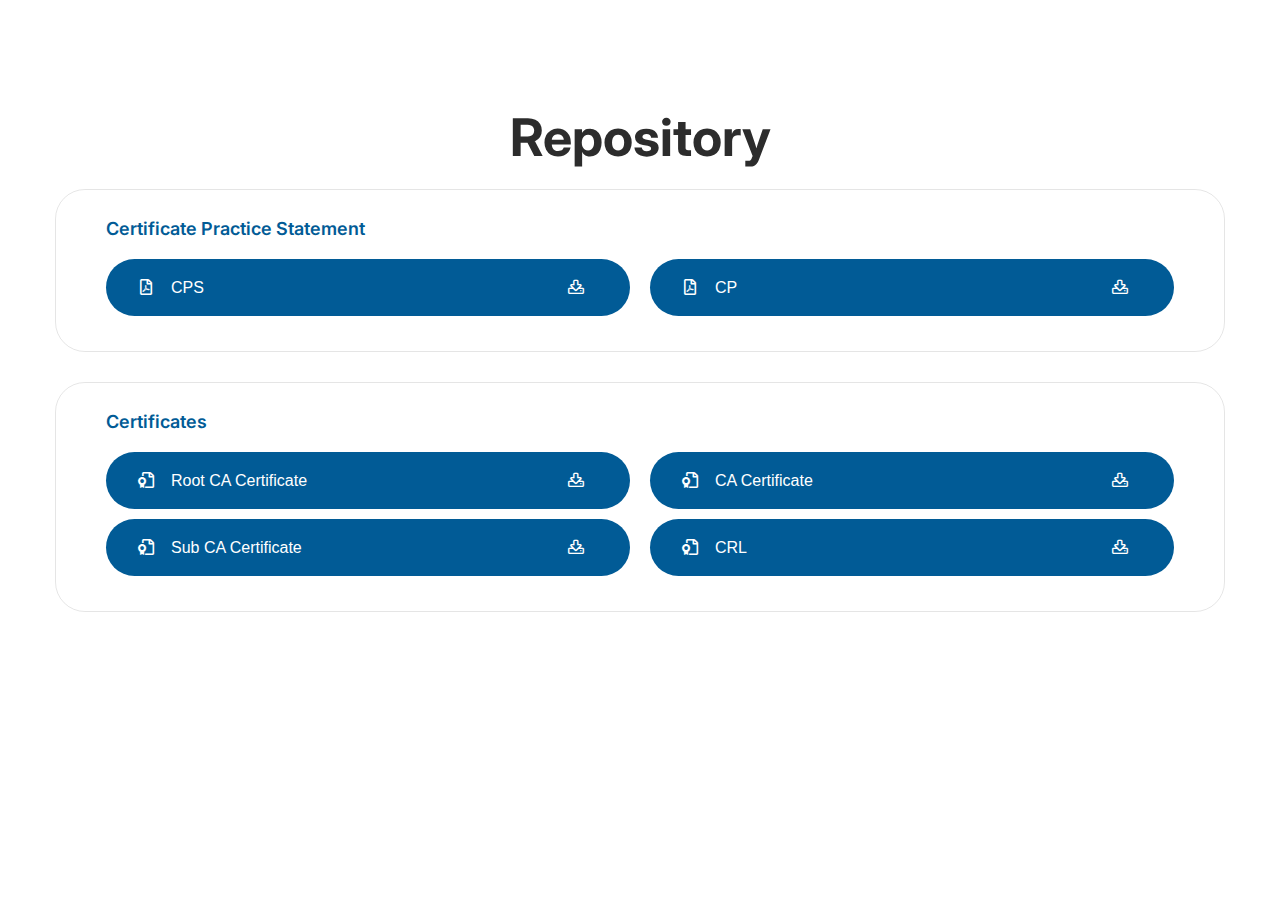
==== commit 12b7f640: "repository updated" ====
--- a/repository.html
+++ b/repository.html
@@ -1,372 +1,62 @@
 <!DOCTYPE html>
-<html>
+<html lang="en">
 <head>
-<meta charset="utf-8">
-<title>Relief Validation Limited</title>
-<!-- Stylesheets -->
-<link href="css/bootstrap.css" rel="stylesheet">
+    <meta charset="UTF-8">
+    <meta name="viewport" content="width=device-width, initial-scale=1.0">
+    <link href="css/bootstrap.css" rel="stylesheet">
 <link href="css/style.css" rel="stylesheet">
 <link href="css/responsive.css" rel="stylesheet">
 <link rel="stylesheet" href="css/timeline.css">
 
 <link href="https://fonts.googleapis.com/css2?family=Inter:wght@300;400;500;600;700;800&display=swap" rel="stylesheet">
 <link href="https://fonts.googleapis.com/css2?family=Roboto:wght@300;400;500;700;900&display=swap" rel="stylesheet">
-
-<!--Color Switcher Mockup-->
-<link href="css/color-switcher-design.css" rel="stylesheet">
-
-<!-- Color Themes -->
-<link id="theme-color-file" href="css/color-themes/default-color.css" rel="stylesheet">
-<link rel="stylesheet" href="css/h1highlight.css">
-
-<link rel="shortcut icon" href="images/fav.png" type="image/x-icon">
-<link rel="icon" href="images/fav.png" type="image/x-icon">
-<link rel="stylesheet" href="css/repository.css">
-<link rel="stylesheet" href="timeline.css">
-
-<!-- Responsive -->
-<meta http-equiv="X-UA-Compatible" content="IE=edge">
-<meta name="viewport" content="width=device-width, initial-scale=1.0, maximum-scale=1.0, user-scalable=0">
-
+<link rel="stylesheet" href="css/faq.css">
+    <title>Document</title>
 </head>
-
-
 <body>
-    <!-- Start of Preloader -->
-    <!-- <div class="preloader"></div> -->
-    <!-- END of Preloader -->
-
-    <!-- Start of Header -->
-
-    <header class="main-header">
-    	
-        <!-- Header Lower -->
-        <div class="header-lower">
-            
-			<div class="auto-container">
-				<div class="inner-container d-flex justify-content-between align-items-center">
-					
-					<!-- Logo Box -->
-					<div class="logo-box d-flex">
-						<div class="logo"><a href="index.html"><img src="images/rvl_logo-r.svg" alt="" title=""></a></div>
+    <section id="repository" class="sidebar-page-container">
+		<div class="auto-container">
+			<h2 class="text-center mb-4">Repository</h2>
+			<div class="sidebar-widget brochure-widget">
+				<div class="widget-content">
+						
+					<div class="sidebar-title">
+						<h6>Certificate Practice Statement</h6>
 					</div>
-					
-					<div class="nav-outer d-flex align-items-center">
-						
-						<!-- Main Menu -->
-						<nav class="main-menu show navbar-expand-md">
-							<div class="navbar-header">
-								<button class="navbar-toggler" type="button" data-toggle="collapse" data-target="#navbarSupportedContent" aria-controls="navbarSupportedContent" aria-expanded="false" aria-label="Toggle navigation">
-									<span class="icon-bar"></span>
-									<span class="icon-bar"></span>
-									<span class="icon-bar"></span>
-								</button>
-							</div>
-							
-							<div class="navbar-collapse collapse clearfix" id="navbarSupportedContent">
-								<ul class="navigation clearfix">
-									<li class="dropdown"><a href="#">Home</a>
-										
-									</li>
-
-									<li class="js-scroll-trigger"><a href="#about-one">Solutions</a>
-										<!-- <ul>
-											<li><a href="about.html">About Us</a></li>
-											<li><a href="faq.html">Faq's</a></li>
-											<li><a href="team.html">Team</a></li>
-											<li><a href="price.html">Price</a></li>
-											<li><a href="testimonial.html">Testimonial</a></li>
-											<li class="dropdown"><a href="#">Case</a>
-												<ul>
-													<li><a href="case.html">Case</a></li>
-													<li><a href="case-detail.html">Case Detail</a></li>
-												</ul>
-											</li>
-											<li class="dropdown"><a href="#">Blog</a>
-												<ul>
-													<li><a href="blog.html">Our Blog</a></li>
-													<li><a href="blog-sidebar.html">Blog Sidebar</a></li>
-													<li><a href="blog-detail.html">Blog Detail</a></li>
-												</ul>
-											</li>
-										</ul> -->
-									</li>
-
-									<li class="dropdown"><a href="#">Repository</a>
-									</li>
-									<li class="dropdown"><a href="#">Resources</a>
-									</li>
-									
-									
+					<ul class="brochure-list">
+						<li><a href="docs/RVL_CPS.pdf" target="_blank"><span class="icon fa-solid fa-file-pdf fa-fw"></span>CPS<i><span class="icon fa-solid fa-download fa-fw"></span></i></a></li>
+						<li><a href="docs/RVLCA-CP_9_may_23.pdf" target="_blank"><span class="icon fa-solid fa-file-pdf fa-fw"></span>CP<i><span class="icon fa-solid fa-download fa-fw"></span></i></a></li>
+						<!-- <li><a href="#"><span class="icon fa-solid fa-file-certificate fa-fw"></span>Sub CA Certificate <i><span class="icon fa-solid fa-download fa-fw"></span></i></a></li>
+						<li><a href="#"><span class="icon fa-solid fa-file-certificate fa-fw"></span>CA Certificate <i><span class="icon fa-solid fa-download fa-fw"></span></i></a></li>
+						<li><a href="#"><span class="icon fa-solid fa-file-certificate fa-fw"></span>CRL <i><span class="icon fa-solid fa-download fa-fw"></span></i></a></li> -->
+					</ul>
+				</div>
+			</div>
+			
+				
+					<div class="">
+						<div class="sidebar-widget brochure-widget">
+							<div class="widget-content">
+								
+								<div class="sidebar-title">
+									<h6>Certificates</h6>
+								</div>
+								<ul class="brochure-list">
+									<li><a href="certificates/Root CA Bangladesh 2020.cer" target="_blank"><span class="icon fa-solid fa-file-certificate fa-fw"></span>Root CA Certificate <i><span class="icon fa-solid fa-download fa-fw"></span></i></a></li>
+									<li><a href="certificates/RVL_SUB_CA_Certificate_for_e-Sign.cer" target="_blank"><span class="icon fa-solid fa-file-certificate fa-fw"></span>Sub CA Certificate <i><span class="icon fa-solid fa-download fa-fw"></span></i></a></li>
+									<li><a href="certificates/RVL_CA_Certificate_2023.crt" target="_blank"><span class="icon fa-solid fa-file-certificate fa-fw"></span>CA Certificate <i><span class="icon fa-solid fa-download fa-fw"></span></i></a></li>
+									<li><a href="http://ca.reliefvalidation.com.bd/crl/RVL_CloudCA.crl" target="_blank"><span class="icon fa-solid fa-file-certificate fa-fw"></span>CRL <i><span class="icon fa-solid fa-download fa-fw"></span></i></a></li>
 								</ul>
-								<!-- <div class="navbar-collapse collapse clearfix">
-									<ul class="navigation clearfix">
-										<li><a href="">Contact</a></li>
-									</ul>
-								</div> -->
-								
 								
 							</div>
-							
-						</nav>
-						<!-- Main Menu End-->
+							<!-- Button for previous version of the certificates and documents  -->
+							<!-- <p class="text-right align-text-bottom mt-2">all version</p> -->
+						</div>
 						
 					</div>
-					
-					<!-- Outer Box -->
-					<div class="outer-box d-flex align-items-center">
-						
-						<!-- Phone Box -->
-						<div class="header-phone">
-							<div class="header-phone_inner">
-								<li><a href="faq.html.html">FAQ</a></li>
-									<li><a href="contact.html">Contact</a></li>
-								<!-- <span class="header-phone_icon flaticon-telephone"></span> -->
-								<!-- Phone Number <br> -->
-								<!-- <a href="tel:+1245-45678">(1)245-45678 call</a> -->
-							</div>
-						</div>
-						
-						<!-- Mobile Navigation Toggler -->
-						<div class="mobile-nav-toggler"><span class="icon"><img src="images/icons/menu.png" alt="" /></span></div>
-						
-					</div>
-					<!-- End Outer Box -->
-					
-					
 				</div>
 				
-			</div>
-        </div>
-        <!-- End Header Lower -->
-        
-		<!-- Sticky Header  -->
-        <div class="sticky-header">
-            <div class="auto-container">
-				<div class="d-flex justify-content-between align-items-center">
-					<!-- Logo -->
-					<div class="logo">
-						<a href="index.html" title=""><img src="images/rvl_logo-r.svg" alt="" title=""></a>
-					</div>
-					
-					<!-- Right Col -->
-					<div class="right-box">
-						<!-- Main Menu -->
-						<nav class="main-menu">
-							
-							<!--Keep This Empty / Menu will come through Javascript-->
-						</nav>
-						<!-- Main Menu End-->
-						
-						<!-- Mobile Navigation Toggler -->
-						<div class="mobile-nav-toggler"><span class="icon"><img src="images/icons/menu.png" alt="" /></span></div>
-						
-					</div>
-					
-				</div>
-            </div>
-        </div>
-		<!-- End Sticky Menu -->
-    
-		<!-- Mobile Menu  -->
-        <div class="mobile-menu">
-            <div class="menu-backdrop"></div>
-            <div class="close-btn"><span class="icon flaticon-cancel-1"></span></div>
-            <nav class="menu-box">
-                <div class="nav-logo"><a href="index.html"><img src="images/rvl_logo-r.svg" alt="" title=""></a></div>
-				<!-- Search -->
-				<div class="search-box">
-					<form method="post" action="contact.html">
-						<div class="form-group">
-							<input type="search" name="search-field" value="" placeholder="SEARCH HERE" required>
-							<button type="submit"><span class="icon flaticon-search"></span></button>
-						</div>
-					</form>
-				</div>
-                <div class="menu-outer"><!--Here Menu Will Come Automatically Via Javascript / Same Menu as in Header--></div>
-            </nav>
-        </div>
-		<!-- End Mobile Menu -->
-	
-    </header>
-
-    <section class="page-title" style="background-image:url(images/background/repository.jpg)">
-        <div class="auto-container">
-			<h1>repository</h1>
-			<ul class="bread-crumb clearfix">
-				
-			</ul>
-        </div>
-    </section>
-
-     <!--SVG GRADIENTS AND SPRITES PART-->
-<svg aria-hidden="true" focusable="false" style="width:0;height:0;position:absolute;">
-    <linearGradient id="icon-gradient">
-      <stop offset="0%" stop-color="var(--color-accent-light)" />
-      <stop offset="100%" stop-color="var(--color-accent-dark)" />
-    </linearGradient>
-    
-  </svg>
-  <!--END SVG GRADIENT PART-->
-  <header class="header">
-    <!-- <h1 class="header__title">How it Works</h1> -->
-    <!-- <div class="header__btns">
-      <a
-         href="https://github.com/nat-davydova/timeline-slider-concept"
-         class="header__btn"
-         target="_blank"
-         title="Check On Github"
-         >Check On Github</a>
-    </div> -->
-  </header>
-  <div class="content">
-    <div class="container">
-      <!-- <h2 class="content__title">Click Timeline Slider Points ⬇️</h2> -->
-      <div class="timeline">
-        <div class="timeline__stepper">
-          <div class="timeline__step is-active">
-            <svg class="timeline__icon timeline__icon--default">
-              <use href="#icon-brain"/>
-            </svg>
-            <svg class="timeline__icon timeline__icon--active">
-              <use href="#icon-brain"/>
-            </svg>
-            <p class="timeline__step-title">
-              CPS
-            </p>
-          </div>
-          <div class="timeline__step">
-            <svg class="timeline__icon timeline__icon--default">
-              <use href="#icon-bulb"/>
-            </svg>
-            <svg class="timeline__icon timeline__icon--active">
-              <use href="#icon-bulb"/>
-            </svg>
-            <p class="timeline__step-title">
-              Certificate <br/> Chain
-            </p>
-          </div>
-          <div class="timeline__step">
-            <svg class="timeline__icon timeline__icon--default">
-              <use href="#icon-rocket"/>
-            </svg>
-            <svg class="timeline__icon timeline__icon--active">>
-              <use href="#icon-rocket"/>
-            </svg>
-            <p class="timeline__step-title">
-              CRL
-            </p>
-          </div>
-          <!-- <div class="timeline__step">
-            <svg class="timeline__icon timeline__icon--default">
-              <use href="#icon-target"/>
-            </svg>
-            <svg class="timeline__icon timeline__icon--active">
-              <use href="#icon-target"/>
-            </svg>
-            <p class="timeline__step-title">
-              Upload<br/>and Sign
-            </p>
-          </div> -->
-          <!-- <div class="timeline__step">
-            <svg class="timeline__icon timeline__icon--default">
-              <use href="#icon-seo"/>
-            </svg>
-            <svg class="timeline__icon timeline__icon--active">
-              <use href="#icon-seo"/>
-            </svg>
-            <p class="timeline__step-title">
-              SEO<br/>Target
-            </p>
-          </div> -->
-          <!-- <div class="timeline__step">
-            <svg class="timeline__icon timeline__icon--default">
-              <use href="#icon-customers"/>
-            </svg>
-            <svg class="timeline__icon timeline__icon--active">
-              <use href="#icon-customers"/>
-            </svg>
-            <p class="timeline__step-title">
-              Happy<br />Customers
-            </p>
-          </div> -->
-        </div>
-        <!-- CPS Section -->
-        <div class="timeline__slides">
-          <div class="timeline__slide">
-            <h3 class="timeline__slide-title">Relief Validation - Certificate Practice Statement</h3>
-            <div class="timeline__slide-content">
-              <!-- <a href=""><button>Download</button></a> -->
-              <div class="item">
-                <img class="resource-icon" src="images/icons/pdf-icon.svg" alt="">
-                <div class="filename">
-                  <p>Terms And Conditions - PKI Services</p>
-                  <div class="filedata">
-                    <span></span>
-                    <span>●</span>
-                    <span>147 KB</span>
-                  </div>
-                </div>
-                <button>Download</button>
-              </div>
-              </div>
-            </div>
-          
-  
-          <div class="timeline__slide">
-            <h3 class="timeline__slide-title">Certificate Chain</h3>
-            <div class="timeline__slide-content">
-              
-              <div class="item">
-                <img class="resource-icon" src="images/icons/pdf-icon.svg" alt="">
-                <div class="filename">
-                  <p>Terms And Conditions - PKI Services</p>
-                  <div class="filedata">
-                    <span></span>
-                    <span>●</span>
-                    <span>147 KB</span>
-                  </div>
-                </div>
-                <button>Download</button>
-              </div>
-            </div>
-          </div>
-  
-          <div class="timeline__slide">
-            <h3 class="timeline__slide-title">CRL</h3>
-            <div class="timeline__slide-content">
-              <a href=""><button>Download</button></a>
-            </div>
-          </div>
-  
-          <!-- <div class="timeline__slide">
-            <h3 class="timeline__slide-title">Uoload & Sign</h3>
-            <div class="timeline__slide-content">
-              <p>The e-sign platform is ready to use. Upon selecting your desired package, upload the document you want to sign and avail our service.</p>
-            </div>
-          </div>
-  
-          <div class="timeline__slide">
-            <h3 class="timeline__slide-title">SEO Target</h3>
-            <div class="timeline__slide-content">
-              <p>SEO target is an essential component of digital marketing. It is a process of
-                optimizing the website and its content to improve its ranking in search engine
-                results pages. </p>
-            </div>
-          </div>
-  
-          <div class="timeline__slide">
-            <h3 class="timeline__slide-title">Happy Customers</h3>
-            <div class="timeline__slide-content">
-              <p>Happy customers are the backbone of any successful business. They are the ones who
-                keep coming back, bringing their friends and family along, and spreading the word
-                about your brand.</p>
-            </div> -->
-          <!-- </div> -->
-        </div>
-      </div>
-    </div>
-  </div>
+			
+	</section>
 </body>
-<script src="js/timeline.js"></script>
 </html>--- a/css/style.css
+++ b/css/style.css
@@ -27,6 +27,9 @@
 ====================================================================
 
 ***/
+body{
+	font-family: 'Montserrat', sans-serif;
+}
 
 .slider-one{
 	position: relative;
@@ -4444,8 +4447,11 @@
 /* Broucher List */
 
 .brochure-list{
-	position: relative;
-}
+	column-count: 2; 
+  	column-gap: 20px; 
+	position: relative;
+}
+
 
 .brochure-list li{
 	position: relative;
@@ -4758,10 +4764,23 @@
     font-family: 'Font Awesome 5 Brands';
 }
 
-.case-detail .info-column_inner .social-nav a:hover{
+/* .case-detail .info-column_inner .social-nav a:hover{
 	color: var(--white-color);
     background-color: var(--main-color);
-}
+} */
+.case-detail .info-column_inner .social-nav #facebook:hover{
+	color: #fff;
+    background-color: #365397;
+}
+.case-detail .info-column_inner .social-nav #linkedin:hover{
+	color: #fff;
+    background-color: #0569AB;
+}
+.case-detail .info-column_inner .social-nav #youtube:hover{
+	color: #fff;
+    background-color: #FF3333;
+}
+
 
 .case-related-products{
 	position: relative;
--- a/css/responsive.css
+++ b/css/responsive.css
@@ -372,6 +372,10 @@
 	
 	
 }
+@media (max-width: 768px) {
+	.brochure-list {
+	  column-count: 1; /* Set the number of columns to 1 for smaller screens */
+	}
 
 @media only screen and (max-width: 767px){
 	
@@ -612,6 +616,15 @@
 	}
 
 }
+@media only screen and (max-width: 479px) {
+	
+	#contact-email{
+		display: block;
+	}
+	#contact-phone{
+		display: block;
+	}
+}
 
 @media only screen and (max-width: 479px) {
 	
--- a/css/timeline.css
+++ b/css/timeline.css
@@ -1,6 +1,6 @@
 :root {
-    --color-accent-light: #0192FF;
-    --color-accent-dark: #0192FF;
+    --color-accent-light: #015B96;
+    --color-accent-dark: #03396C;
     --color-secondary: #ccc;
 
     --text-color-default: #2c2c2c;
@@ -319,6 +319,11 @@
     transform: translate3d(var(--decoration-pos-x), var( --decoration-pos-y), 0) scale(var(--decoration-scale));
     z-index: -1;
 }
+.timeline__slide-content p{
+    color: black;
+    font-size: 15px;
+    /* font-weight: 900; */
+}
 
 .timeline__slide {
     position: absolute;
@@ -349,4 +354,23 @@
 
 .timeline__slide-content p:last-child {
     margin-bottom: 0;
+}
+.timeline__slide button{
+    background-color: #015B96;
+    color: #fff;
+    padding: 2px 2px;
+    padding-left: 10px;
+    padding-right: 10px;
+    border-radius: 8px;
+}
+.timeline__slide button:hover{
+    background-color: #03396C;
+    color: #fff;
+}
+.timeline__slide a{
+    text-decoration: none;
+}
+.timeline__slide a:hover{
+    text-decoration: none;
+    color: #fff;
 }--- a/css/faq.css
+++ b/css/faq.css
@@ -0,0 +1,84 @@
+/* doc start */
+
+  
+  /* structure */
+  .d-display {
+    display: flex;
+    flex-wrap: wrap;
+    justify-content: space-between;
+    align-items: center;
+    gap: 4rem;
+    height: 90vh;
+    padding: 2rem;
+  }
+  .d-details,
+  .d-imgs {
+    height: 400px;
+    max-width: 600px;
+    display: flex;
+    flex-direction: column;
+    justify-content: center;
+  }
+ 
+  details[open],
+  details summary,
+  .d-imgs {
+    display: block;
+    width: 500px !important;
+  }
+  details summary {
+    display: flex;
+    justify-content: space-between;
+    align-items: center;
+    padding: 0.5rem 1rem;
+    width: 100%;
+    cursor: pointer;
+    font-weight: 400;
+    font-size: 1.5rem;
+  }
+  details summary:after {
+    content: "›";
+    font-size: 2rem;
+    transition: 0.3s;
+    transform: rotate(90deg);
+  }
+  
+  /* transitions */
+  details {
+    margin-bottom: 1rem;
+    height: 4rem;
+    transition: height 0.3s ease;
+  }
+  details[open] {
+    height: 10rem;
+  }
+  details p {
+    height: fit-content;
+    padding: 1rem;
+  }
+  details[open] summary:after {
+    transform: rotate(-90deg);
+  }
+  
+  /* Imgs */
+  .imgs {
+    display: block;
+    height: 100%;
+    width: 100%;
+    background-size: contain;
+    border-radius: 2rem;
+  }
+  
+  /* responsive */
+  @media (max-width: 1190px) {
+    body,
+    .d-display {
+      height: fit-content;
+      width: 100%;
+    }
+    .d-display {
+      justify-content: center;
+      padding: 2rem 0;
+    }
+  }
+  